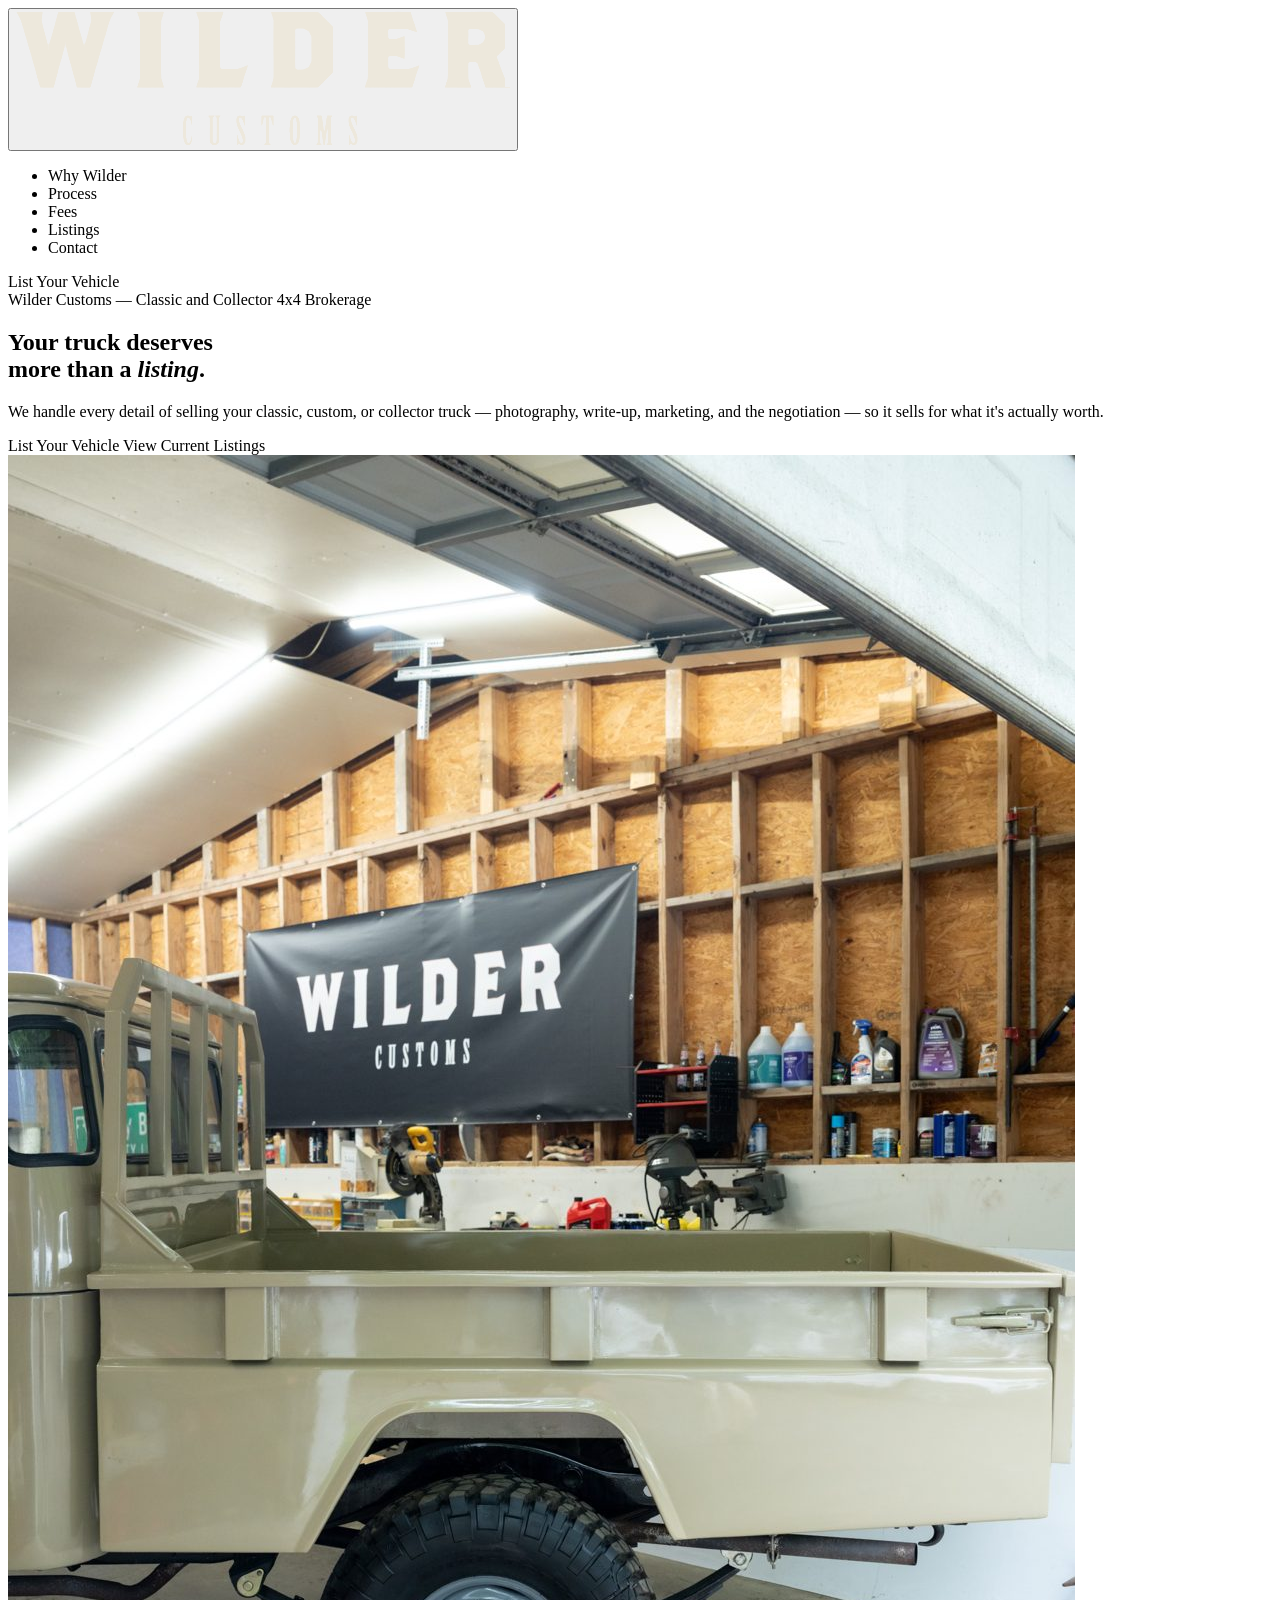
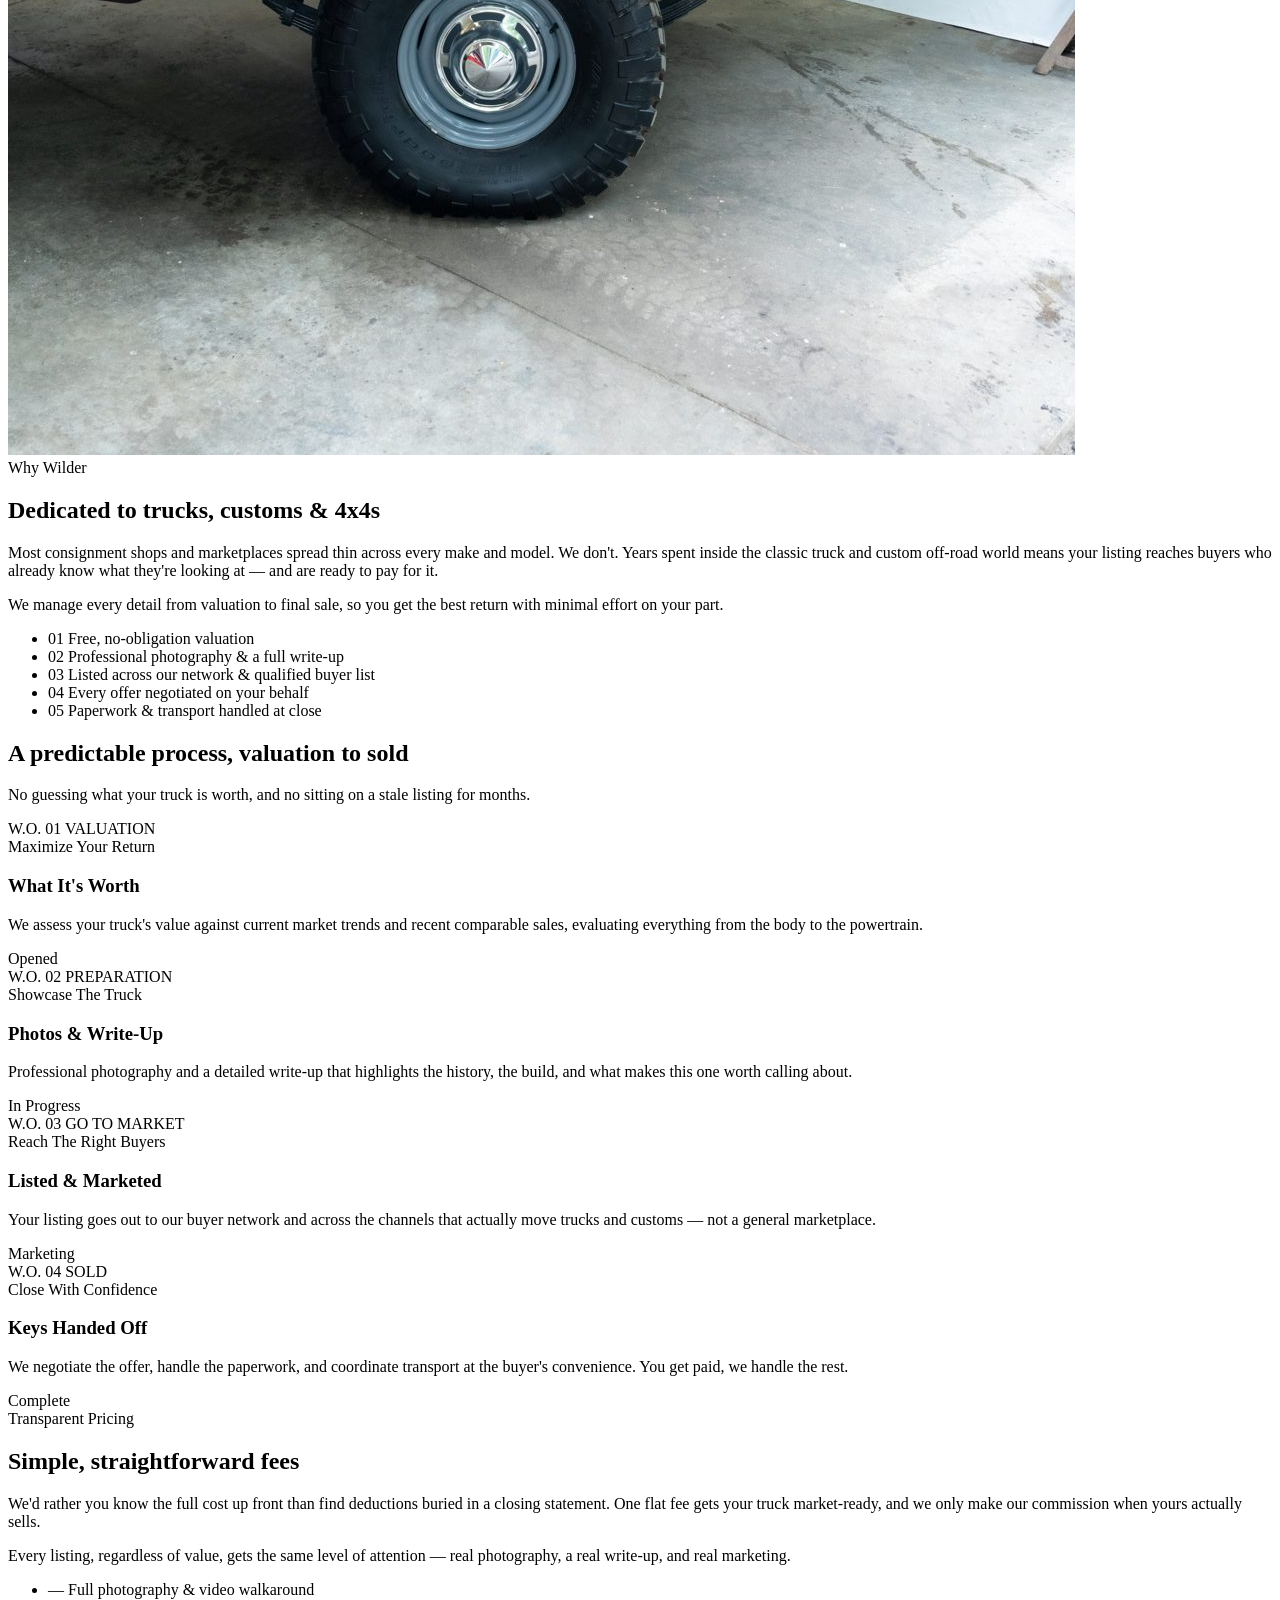
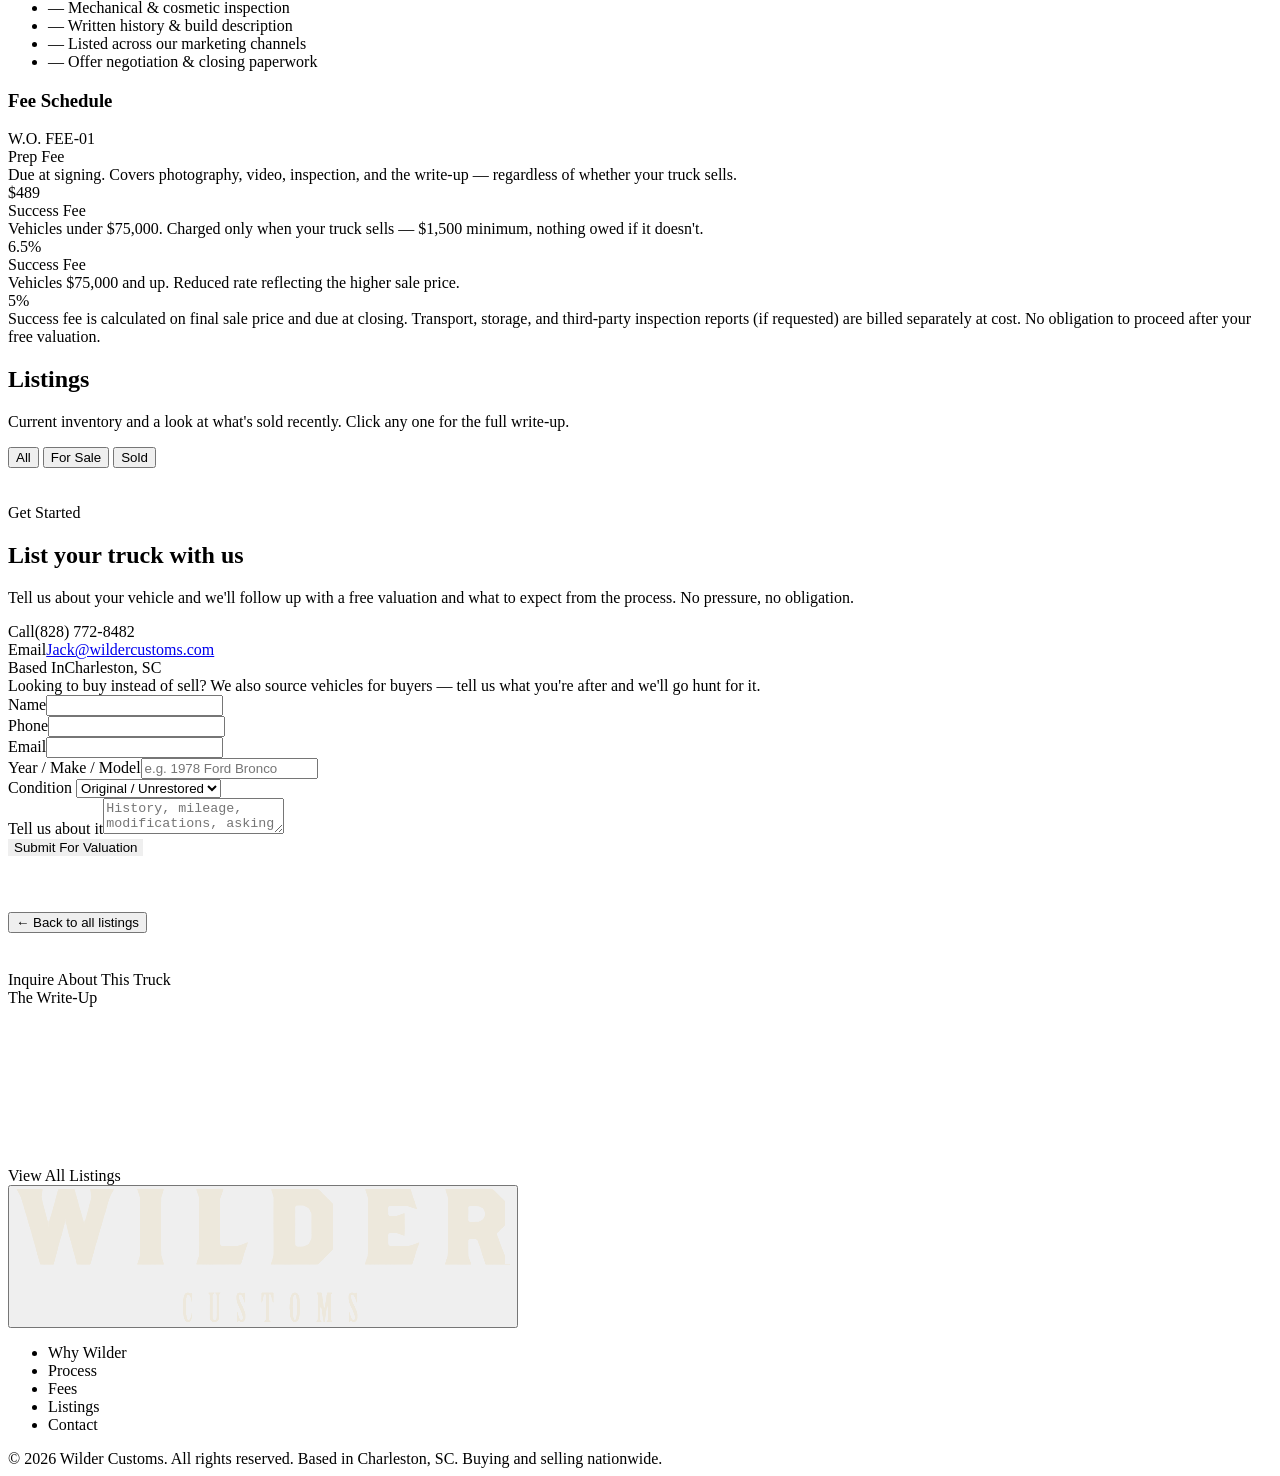
==== index.html @ 188adcf8 "Add files via upload" ====
<!DOCTYPE html>
<html lang="en">
<head>
<meta charset="UTF-8">
<meta name="viewport" content="width=device-width, initial-scale=1.0">
<title>Wilder Customs — Sell Your Truck</title>
<link rel="preconnect" href="https://fonts.googleapis.com">
<link rel="preconnect" href="https://fonts.gstatic.com" crossorigin>
<link href="https://fonts.googleapis.com/css2?family=Fraunces:opsz,wght@9..144,400;9..144,500;9..144,600;9..144,700&family=Archivo:wght@400;500;600&family=Work+Sans:wght@400;500;600&display=swap" rel="stylesheet">
<link rel="stylesheet" href="css/style.css">
</head>
<body>

<header>
  <nav class="wrap">
    <button class="logo" onclick="showHome()"><img src="[data-uri]" alt="Wilder Customs"></button>
    <ul class="navlinks">
      <li><a onclick="goHash('#dedicated')">Why Wilder</a></li>
      <li><a onclick="goHash('#process')">Process</a></li>
      <li><a onclick="goHash('#fees')">Fees</a></li>
      <li><a onclick="goHash('#listings')">Listings</a></li>
      <li><a onclick="goHash('#contact')">Contact</a></li>
    </ul>
    <a class="nav-cta" onclick="goHash('#contact')">List Your Vehicle</a>
  </nav>
</header>

<div id="home-view">

<section class="hero">
  <div class="hero-inner">
    <div class="eyebrow">Wilder Customs — Classic and Collector 4x4 Brokerage</div>
    <h1>Your truck deserves<br>more than a <em>listing</em>.</h1>
    <p class="hero-sub">We handle every detail of selling your classic, custom, or collector truck — photography, write-up, marketing, and the negotiation — so it sells for what it's actually worth.</p>
    <div class="hero-actions">
      <a class="btn-primary" onclick="goHash('#contact')">List Your Vehicle</a>
      <a class="btn-ghost" onclick="goHash('#listings')">View Current Listings</a>
    </div>
  </div>
</section>

<section class="dedicated" id="dedicated">
  <div class="wrap dedicated-grid">
    <div class="dedicated-photo reveal">
        <img src="[data-uri]" alt="Wilder Customs shop with a truck bed in progress">
    </div>
    <div class="reveal">
      <div class="eyebrow">Why Wilder</div>
      <h2>Dedicated to trucks, customs &amp; 4x4s</h2>
      <p>Most consignment shops and marketplaces spread thin across every make and model. We don't. Years spent inside the classic truck and custom off-road world means your listing reaches buyers who already know what they're looking at — and are ready to pay for it.</p>
      <p>We manage every detail from valuation to final sale, so you get the best return with minimal effort on your part.</p>
      <ul class="dedicated-list">
        <li><span>01</span> Free, no-obligation valuation</li>
        <li><span>02</span> Professional photography &amp; a full write-up</li>
        <li><span>03</span> Listed across our network &amp; qualified buyer list</li>
        <li><span>04</span> Every offer negotiated on your behalf</li>
        <li><span>05</span> Paperwork &amp; transport handled at close</li>
      </ul>
    </div>
  </div>
</section>

<section id="process">
  <div class="wrap">
    <div class="section-head reveal">
      <h2>A predictable process, valuation to sold</h2>
      <p>No guessing what your truck is worth, and no sitting on a stale listing for months.</p>
    </div>
  </div>
  <div class="wrap">
    <div class="process-grid reveal">
      <div class="ticket">
        <div class="ticket-no">W.O. 01 <span>VALUATION</span></div>
        <div class="ticket-tag">Maximize Your Return</div>
        <h3>What It's Worth</h3>
        <p>We assess your truck's value against current market trends and recent comparable sales, evaluating everything from the body to the powertrain.</p>
        <div class="ticket-stamp">Opened</div>
      </div>
      <div class="ticket">
        <div class="ticket-no">W.O. 02 <span>PREPARATION</span></div>
        <div class="ticket-tag">Showcase The Truck</div>
        <h3>Photos &amp; Write-Up</h3>
        <p>Professional photography and a detailed write-up that highlights the history, the build, and what makes this one worth calling about.</p>
        <div class="ticket-stamp">In Progress</div>
      </div>
      <div class="ticket">
        <div class="ticket-no">W.O. 03 <span>GO TO MARKET</span></div>
        <div class="ticket-tag">Reach The Right Buyers</div>
        <h3>Listed &amp; Marketed</h3>
        <p>Your listing goes out to our buyer network and across the channels that actually move trucks and customs — not a general marketplace.</p>
        <div class="ticket-stamp">Marketing</div>
      </div>
      <div class="ticket">
        <div class="ticket-no">W.O. 04 <span>SOLD</span></div>
        <div class="ticket-tag">Close With Confidence</div>
        <h3>Keys Handed Off</h3>
        <p>We negotiate the offer, handle the paperwork, and coordinate transport at the buyer's convenience. You get paid, we handle the rest.</p>
        <div class="ticket-stamp">Complete</div>
      </div>
    </div>
  </div>
</section>

<section class="fees" id="fees">
  <div class="wrap fees-grid">
    <div class="fees-copy reveal">
      <div class="eyebrow">Transparent Pricing</div>
      <h2>Simple, straightforward fees</h2>
      <p>We'd rather you know the full cost up front than find deductions buried in a closing statement. One flat fee gets your truck market-ready, and we only make our commission when yours actually sells.</p>
      <p>Every listing, regardless of value, gets the same level of attention — real photography, a real write-up, and real marketing.</p>
      <ul class="fees-list">
        <li><span>—</span> Full photography &amp; video walkaround</li>
        <li><span>—</span> Mechanical &amp; cosmetic inspection</li>
        <li><span>—</span> Written history &amp; build description</li>
        <li><span>—</span> Listed across our marketing channels</li>
        <li><span>—</span> Offer negotiation &amp; closing paperwork</li>
      </ul>
    </div>
    <div class="receipt reveal">
      <div class="receipt-head">
        <div>
          <h3>Fee Schedule</h3>
        </div>
        <div class="receipt-no">W.O. FEE-01</div>
      </div>
      <div class="receipt-line">
        <div>
          <div class="receipt-line-label">Prep Fee</div>
          <div class="receipt-line-sub">Due at signing. Covers photography, video, inspection, and the write-up — regardless of whether your truck sells.</div>
        </div>
        <div class="receipt-line-amt">$489</div>
      </div>
      <div class="receipt-line">
        <div>
          <div class="receipt-line-label">Success Fee</div>
          <div class="receipt-line-sub">Vehicles under $75,000. Charged only when your truck sells — $1,500 minimum, nothing owed if it doesn't.</div>
        </div>
        <div class="receipt-line-amt">6.5%</div>
      </div>
      <div class="receipt-line">
        <div>
          <div class="receipt-line-label">Success Fee</div>
          <div class="receipt-line-sub">Vehicles $75,000 and up. Reduced rate reflecting the higher sale price.</div>
        </div>
        <div class="receipt-line-amt">5%</div>
      </div>
      <div class="receipt-note">Success fee is calculated on final sale price and due at closing. Transport, storage, and third-party inspection reports (if requested) are billed separately at cost. No obligation to proceed after your free valuation.</div>
    </div>
  </div>
</section>

<section id="listings">
  <div class="wrap">
    <div class="section-head reveal">
      <h2>Listings</h2>
      <p>Current inventory and a look at what's sold recently. Click any one for the full write-up.</p>
    </div>
    <div class="filter-row reveal" style="margin-bottom:36px;">
      <button class="filter-btn active" data-filter="all" onclick="filterListings('all', this)">All</button>
      <button class="filter-btn" data-filter="forsale" onclick="filterListings('forsale', this)">For Sale</button>
      <button class="filter-btn" data-filter="sold" onclick="filterListings('sold', this)">Sold</button>
    </div>
    <div class="gallery-grid reveal" id="gallery-grid"></div>
  </div>
</section>

<section class="contact" id="contact">
  <div class="wrap contact-grid">
    <div class="reveal">
      <div class="eyebrow" style="color:var(--rust);">Get Started</div>
      <h2>List your truck with us</h2>
      <p class="contact-copy">Tell us about your vehicle and we'll follow up with a free valuation and what to expect from the process. No pressure, no obligation.</p>
      <div class="contact-detail">
        <div><span>Call</span>(828) 772-8482</div>
        <div><span>Email</span><a href="mailto:Jack@wildercustoms.com" style="text-decoration:underline;">Jack@wildercustoms.com</a></div>
        <div><span>Based In</span>Charleston, SC</div>
      </div>
      <div class="buy-note">Looking to buy instead of sell? We also source vehicles for buyers — <a onclick="goHash('#contact')">tell us what you're after</a> and we'll go hunt for it.</div>
    </div>
    <form onsubmit="event.preventDefault(); this.querySelector('.submit-row').innerHTML='<p style=\'font-family:Work Sans, sans-serif; font-size:13px; color:#565C45;\'>Got it — we will follow up with a valuation within one business day.</p>';">
      <div class="field-row">
        <div><label for="name">Name</label><input id="name" type="text" required></div>
        <div><label for="phone">Phone</label><input id="phone" type="tel"></div>
      </div>
      <div><label for="email">Email</label><input id="email" type="email" required></div>
      <div class="field-row">
        <div><label for="ymm">Year / Make / Model</label><input id="ymm" type="text" placeholder="e.g. 1978 Ford Bronco"></div>
        <div>
          <label for="condition">Condition</label>
          <select id="condition">
            <option>Original / Unrestored</option>
            <option>Restored</option>
            <option>Custom Build</option>
            <option>Project</option>
          </select>
        </div>
      </div>
      <div><label for="details">Tell us about it</label><textarea id="details" placeholder="History, mileage, modifications, asking price expectations..."></textarea></div>
      <div class="submit-row">
        <button type="submit" class="btn-primary" style="border:1px solid var(--rust-bright);">Submit For Valuation</button>
      </div>
    </form>
  </div>
</section>

</div>

<div id="detail-view">
  <div class="wrap" style="padding-top:56px;">
    <button class="detail-back" onclick="showHome('#listings')">&larr; Back to all listings</button>
    <div class="detail-top">
      <div>
        <div class="detail-hero-photo"><img id="detail-main-photo" src="" alt=""></div>
        <div class="detail-thumbs" id="detail-thumbs"></div>
      </div>
      <div>
        <span class="detail-status-badge" id="detail-status"></span>
        <h2 id="detail-title"></h2>
        <div class="detail-price" id="detail-price"></div>
        <ul class="spec-sheet" id="detail-specs"></ul>
        <div class="detail-cta">
          <a class="btn-primary" onclick="showHome('#contact')">Inquire About This Truck</a>
        </div>
      </div>
    </div>
    <div class="detail-writeup">
      <div class="eyebrow">The Write-Up</div>
      <div id="detail-story"></div>
    </div>
  </div>
  <section style="padding-top:100px;">
    <div class="wrap" style="border-top:1px solid var(--line); padding-top:60px;">
      <a class="btn-ghost" onclick="showHome('#listings')">View All Listings</a>
    </div>
  </section>
</div>

<footer>
  <div class="wrap">
    <div class="footer-grid">
      <button class="logo" onclick="showHome()"><img src="[data-uri]" alt="Wilder Customs"></button>
      <ul class="footer-links">
        <li><a onclick="goHash('#dedicated')">Why Wilder</a></li>
        <li><a onclick="goHash('#process')">Process</a></li>
        <li><a onclick="goHash('#fees')">Fees</a></li>
        <li><a onclick="goHash('#listings')">Listings</a></li>
        <li><a onclick="goHash('#contact')">Contact</a></li>
      </ul>
    </div>
    <div class="footer-bottom">
      <span>© 2026 Wilder Customs. All rights reserved.</span>
      <span>Based in Charleston, SC. Buying and selling nationwide.</span>
    </div>
  </div>
</footer>

<script src="js/main.js"></script>
</body>
</html>
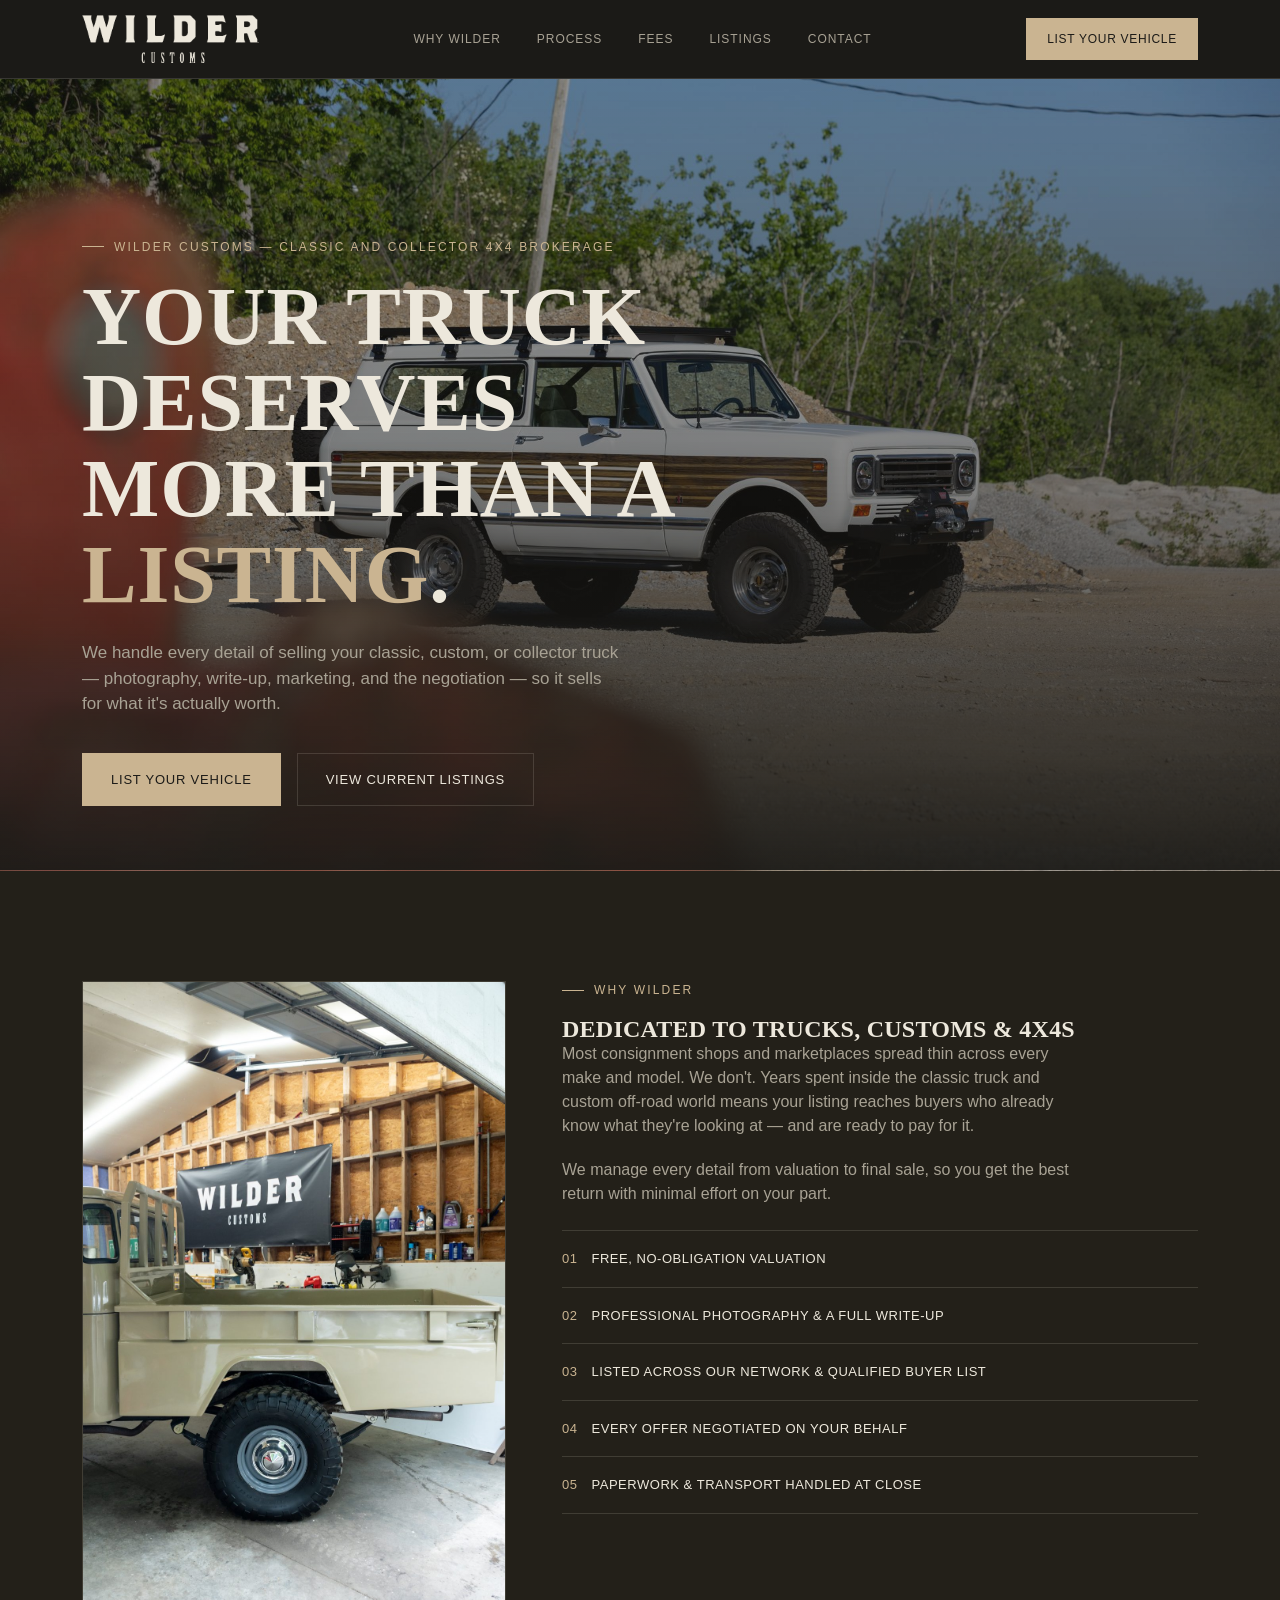
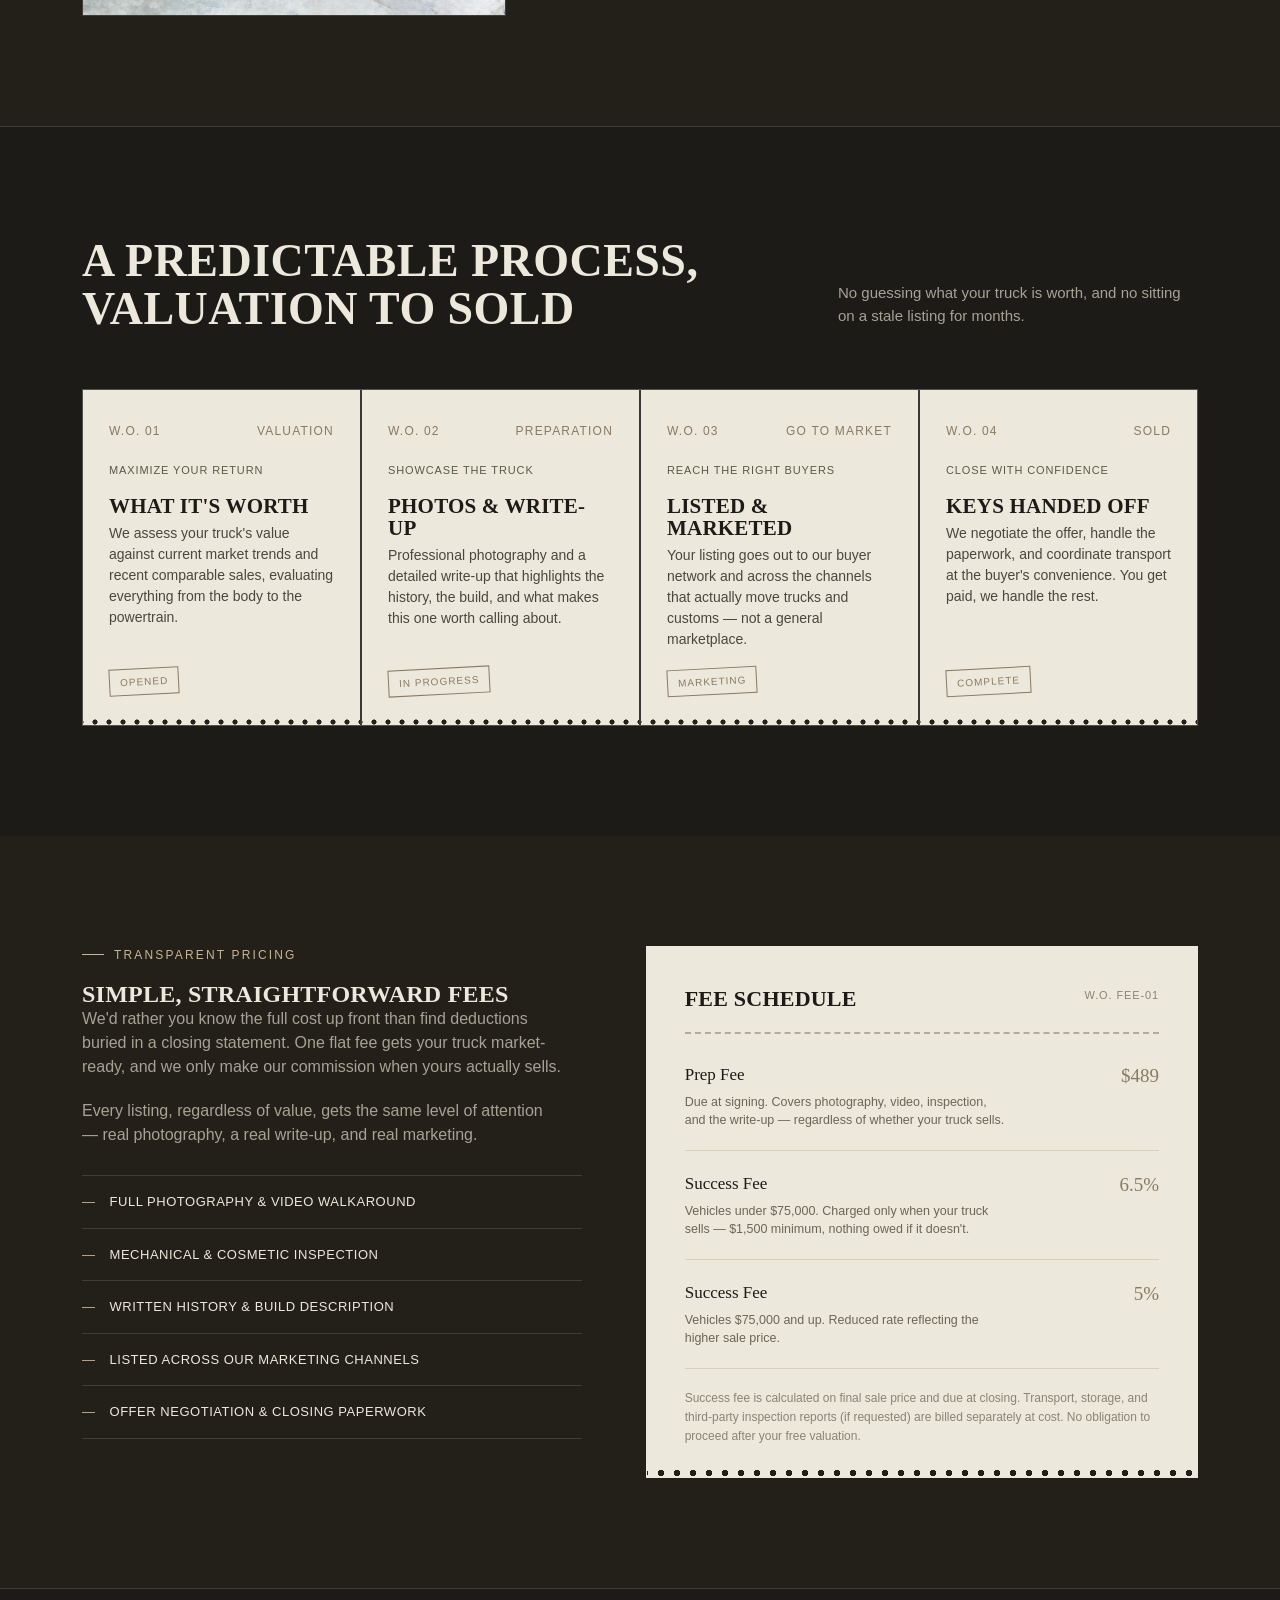
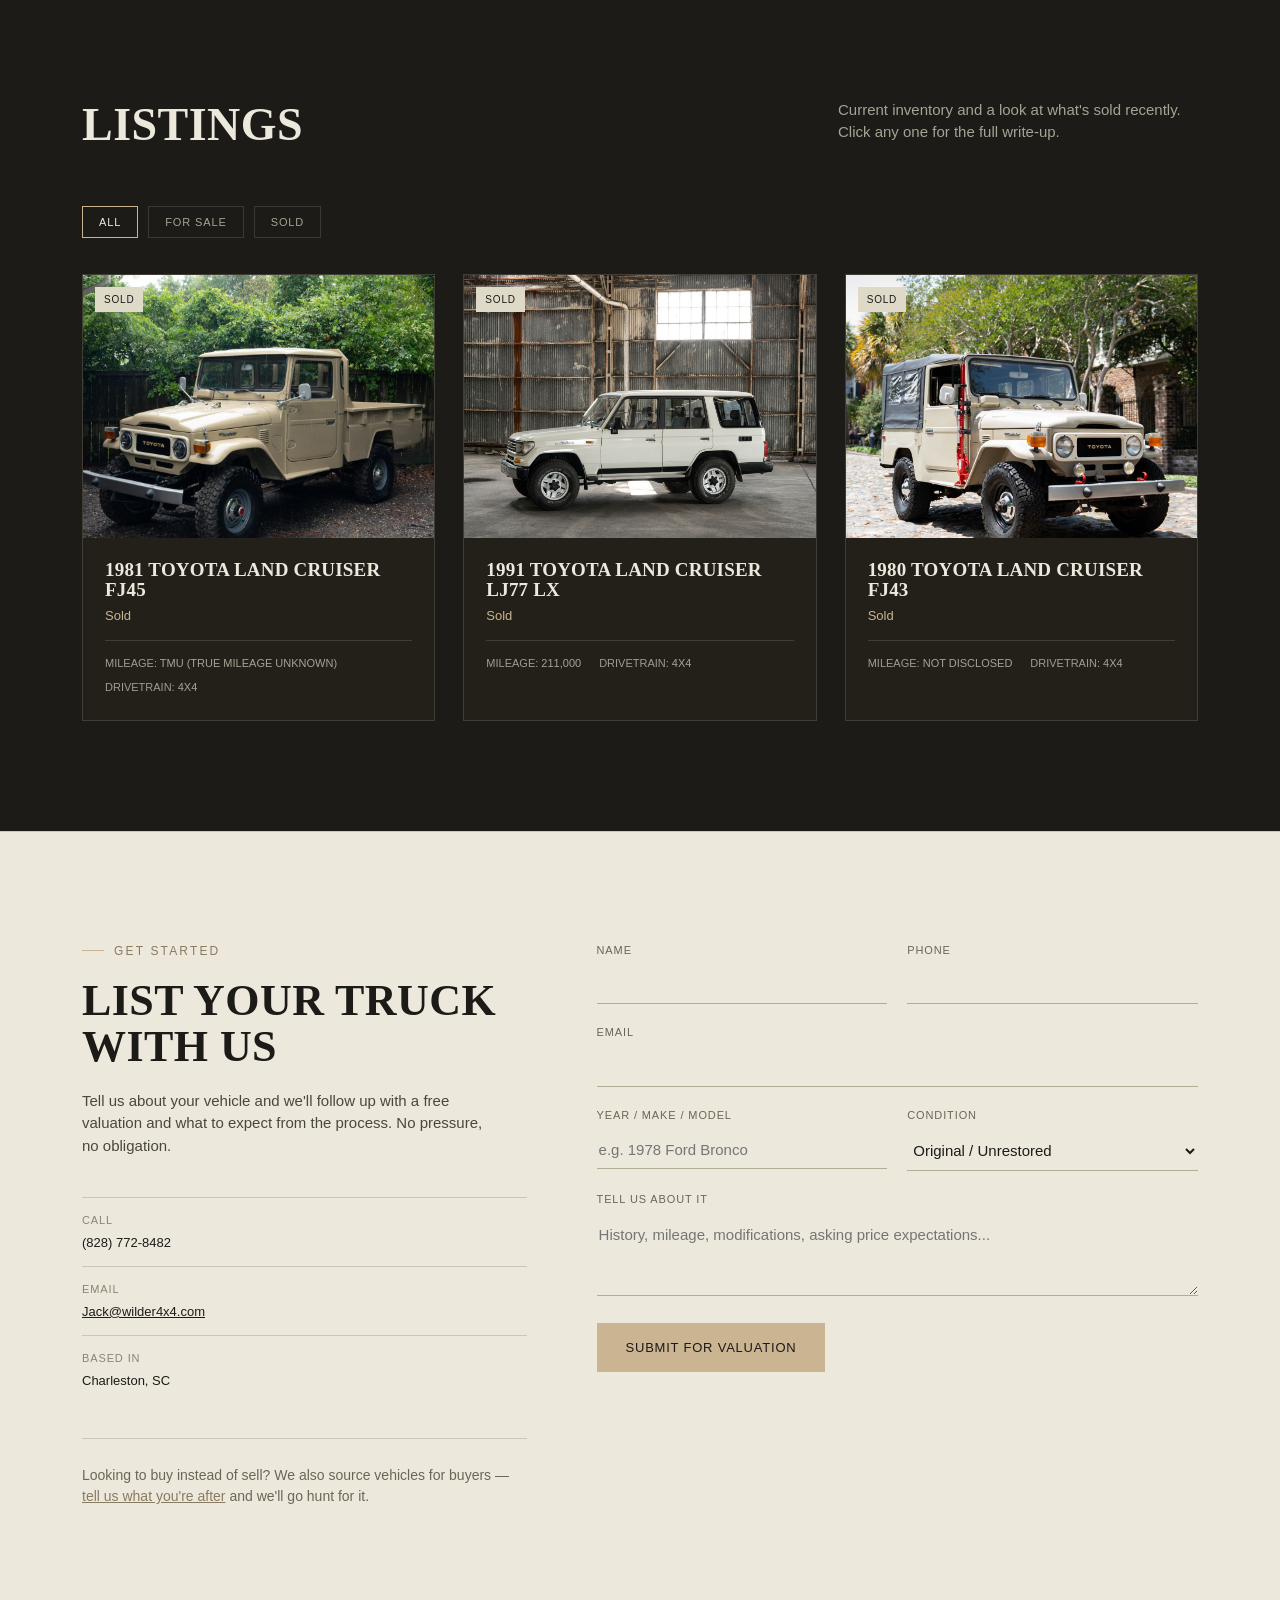
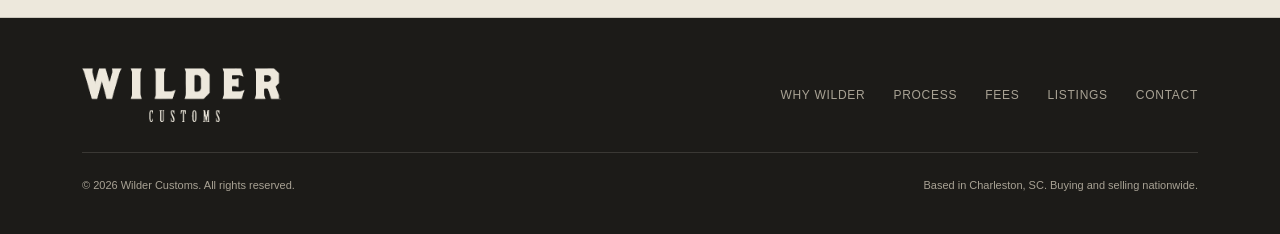
==== commit 67319df6: "Wire the contact form to Formspree The form previously just faked a success message with no data goi" ====
--- a/index.html
+++ b/index.html
@@ -172,22 +172,22 @@
       <p class="contact-copy">Tell us about your vehicle and we'll follow up with a free valuation and what to expect from the process. No pressure, no obligation.</p>
       <div class="contact-detail">
         <div><span>Call</span>(828) 772-8482</div>
-        <div><span>Email</span><a href="mailto:Jack@wildercustoms.com" style="text-decoration:underline;">Jack@wildercustoms.com</a></div>
+        <div><span>Email</span><a href="mailto:Jack@wilder4x4.com" style="text-decoration:underline;">Jack@wilder4x4.com</a></div>
         <div><span>Based In</span>Charleston, SC</div>
       </div>
       <div class="buy-note">Looking to buy instead of sell? We also source vehicles for buyers — <a onclick="goHash('#contact')">tell us what you're after</a> and we'll go hunt for it.</div>
     </div>
-    <form onsubmit="event.preventDefault(); this.querySelector('.submit-row').innerHTML='<p style=\'font-family:Work Sans, sans-serif; font-size:13px; color:#565C45;\'>Got it — we will follow up with a valuation within one business day.</p>';">
+    <form id="contact-form" action="https://formspree.io/f/xyeglbbv" method="POST" onsubmit="return handleContactSubmit(event, this);">
       <div class="field-row">
-        <div><label for="name">Name</label><input id="name" type="text" required></div>
-        <div><label for="phone">Phone</label><input id="phone" type="tel"></div>
-      </div>
-      <div><label for="email">Email</label><input id="email" type="email" required></div>
+        <div><label for="name">Name</label><input id="name" name="name" type="text" required></div>
+        <div><label for="phone">Phone</label><input id="phone" name="phone" type="tel"></div>
+      </div>
+      <div><label for="email">Email</label><input id="email" name="email" type="email" required></div>
       <div class="field-row">
-        <div><label for="ymm">Year / Make / Model</label><input id="ymm" type="text" placeholder="e.g. 1978 Ford Bronco"></div>
+        <div><label for="ymm">Year / Make / Model</label><input id="ymm" name="year_make_model" type="text" placeholder="e.g. 1978 Ford Bronco"></div>
         <div>
           <label for="condition">Condition</label>
-          <select id="condition">
+          <select id="condition" name="condition">
             <option>Original / Unrestored</option>
             <option>Restored</option>
             <option>Custom Build</option>
@@ -195,7 +195,7 @@
           </select>
         </div>
       </div>
-      <div><label for="details">Tell us about it</label><textarea id="details" placeholder="History, mileage, modifications, asking price expectations..."></textarea></div>
+      <div><label for="details">Tell us about it</label><textarea id="details" name="message" placeholder="History, mileage, modifications, asking price expectations..."></textarea></div>
       <div class="submit-row">
         <button type="submit" class="btn-primary" style="border:1px solid var(--rust-bright);">Submit For Valuation</button>
       </div>
--- a/css/style.css
+++ b/css/style.css
@@ -0,0 +1,249 @@
+  :root{
+    --bg:#1c1b18;
+    --bg-alt:#232019;
+    --paper:#ede8dc;
+    --paper-dim:#dfd9c8;
+    --ink:#ede8dc;
+    --ink-dark:#1c1b18;
+    --ink-dim:#a8a294;
+    --rust:#897a62;
+    --rust-bright:#cab491;
+    --olive:#565c45;
+    --chrome:#9c9c92;
+    --line: rgba(237,232,220,0.14);
+    --line-dark: rgba(28,27,24,0.16);
+  }
+  *{box-sizing:border-box; margin:0; padding:0;}
+  html{scroll-behavior:smooth;}
+  body{
+    background:var(--bg);
+    color:var(--ink);
+    font-family:'Archivo', sans-serif;
+    line-height:1.5;
+    -webkit-font-smoothing:antialiased;
+  }
+  img{max-width:100%; display:block;}
+  a{color:inherit;}
+  h1,h2,h3,h4{
+    font-family:'Fraunces', serif;
+    text-transform:uppercase;
+    letter-spacing:0.01em;
+    font-weight:600;
+    line-height:1.05;
+  }
+  .mono{font-family:'Work Sans', sans-serif; letter-spacing:0.04em;}
+  .eyebrow{
+    font-family:'Work Sans', sans-serif;
+    font-size:12px;
+    letter-spacing:0.18em;
+    text-transform:uppercase;
+    color:var(--rust-bright);
+    display:flex; align-items:center; gap:10px;
+    margin-bottom:18px;
+  }
+  .eyebrow::before{content:""; width:22px; height:1px; background:var(--rust-bright); display:inline-block;}
+  .wrap{max-width:1180px; margin:0 auto; padding:0 32px;}
+  :focus-visible{outline:2px solid var(--rust-bright); outline-offset:3px;}
+  button{font-family:inherit;}
+  @media (prefers-reduced-motion: reduce){
+    *{animation:none !important; transition:none !important; scroll-behavior:auto !important;}
+  }
+
+  /* ===== NAV ===== */
+  header{
+    position:sticky; top:0; z-index:50;
+    background:rgba(28,27,24,0.92);
+    backdrop-filter:blur(6px);
+    border-bottom:1px solid var(--line);
+  }
+  nav.wrap{display:flex; align-items:center; justify-content:space-between; height:78px;}
+  .logo{
+    font-family:'Fraunces', serif; font-weight:700; font-size:20px; letter-spacing:0.03em;
+    text-decoration:none; display:flex; align-items:center; gap:10px; background:none; border:none; color:var(--ink); cursor:pointer;
+  }
+  .logo .mark{
+    width:30px; height:30px; border:1.5px solid var(--rust-bright);
+    display:flex; align-items:center; justify-content:center;
+    font-family:'Work Sans', sans-serif; font-size:11px; color:var(--rust-bright);
+  }
+  .logo img{ height:48px; width:auto; display:block; }
+  .footer-grid .logo img{ height:54px; }
+  .navlinks{display:flex; gap:36px; list-style:none; font-family:'Work Sans', sans-serif; font-size:12px; letter-spacing:0.08em; text-transform:uppercase;}
+  .navlinks a{text-decoration:none; color:var(--ink-dim); transition:color .2s; cursor:pointer;}
+  .navlinks a:hover{color:var(--paper);}
+  .nav-cta{
+    font-family:'Work Sans', sans-serif; font-size:12px; letter-spacing:0.06em; text-transform:uppercase;
+    color:var(--ink-dark); background:var(--rust-bright); padding:11px 20px; text-decoration:none;
+    border:1px solid var(--rust-bright); transition:background .2s, color .2s; cursor:pointer;
+  }
+  .nav-cta:hover{background:transparent; color:var(--paper);}
+  @media (max-width:860px){ .navlinks{display:none;} nav.wrap{height:66px;} }
+
+  /* ===== HERO ===== */
+  .hero{
+    position:relative; min-height:88vh; display:flex; align-items:flex-end;
+    background:
+      linear-gradient(180deg, rgba(28,27,24,0.35) 0%, rgba(28,27,24,0.55) 55%, rgba(28,27,24,0.96) 100%),
+      url('[data-uri]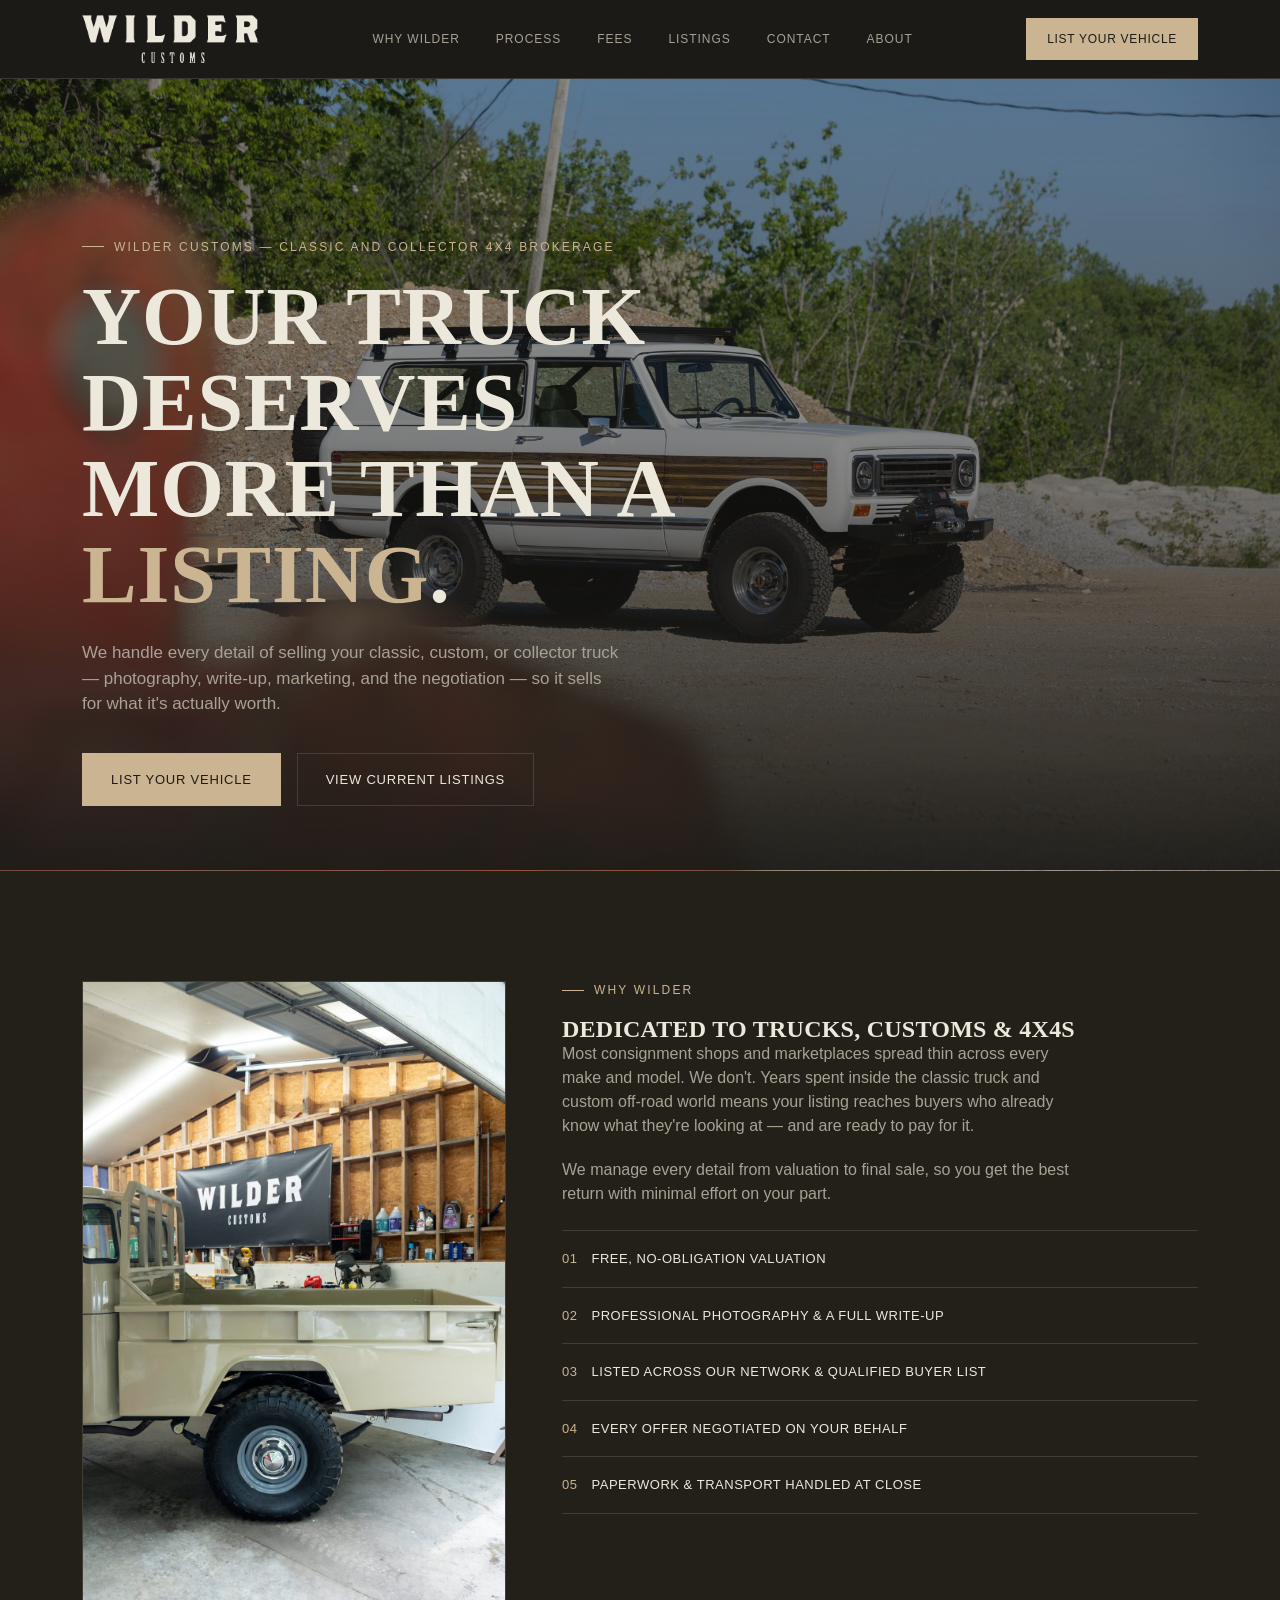
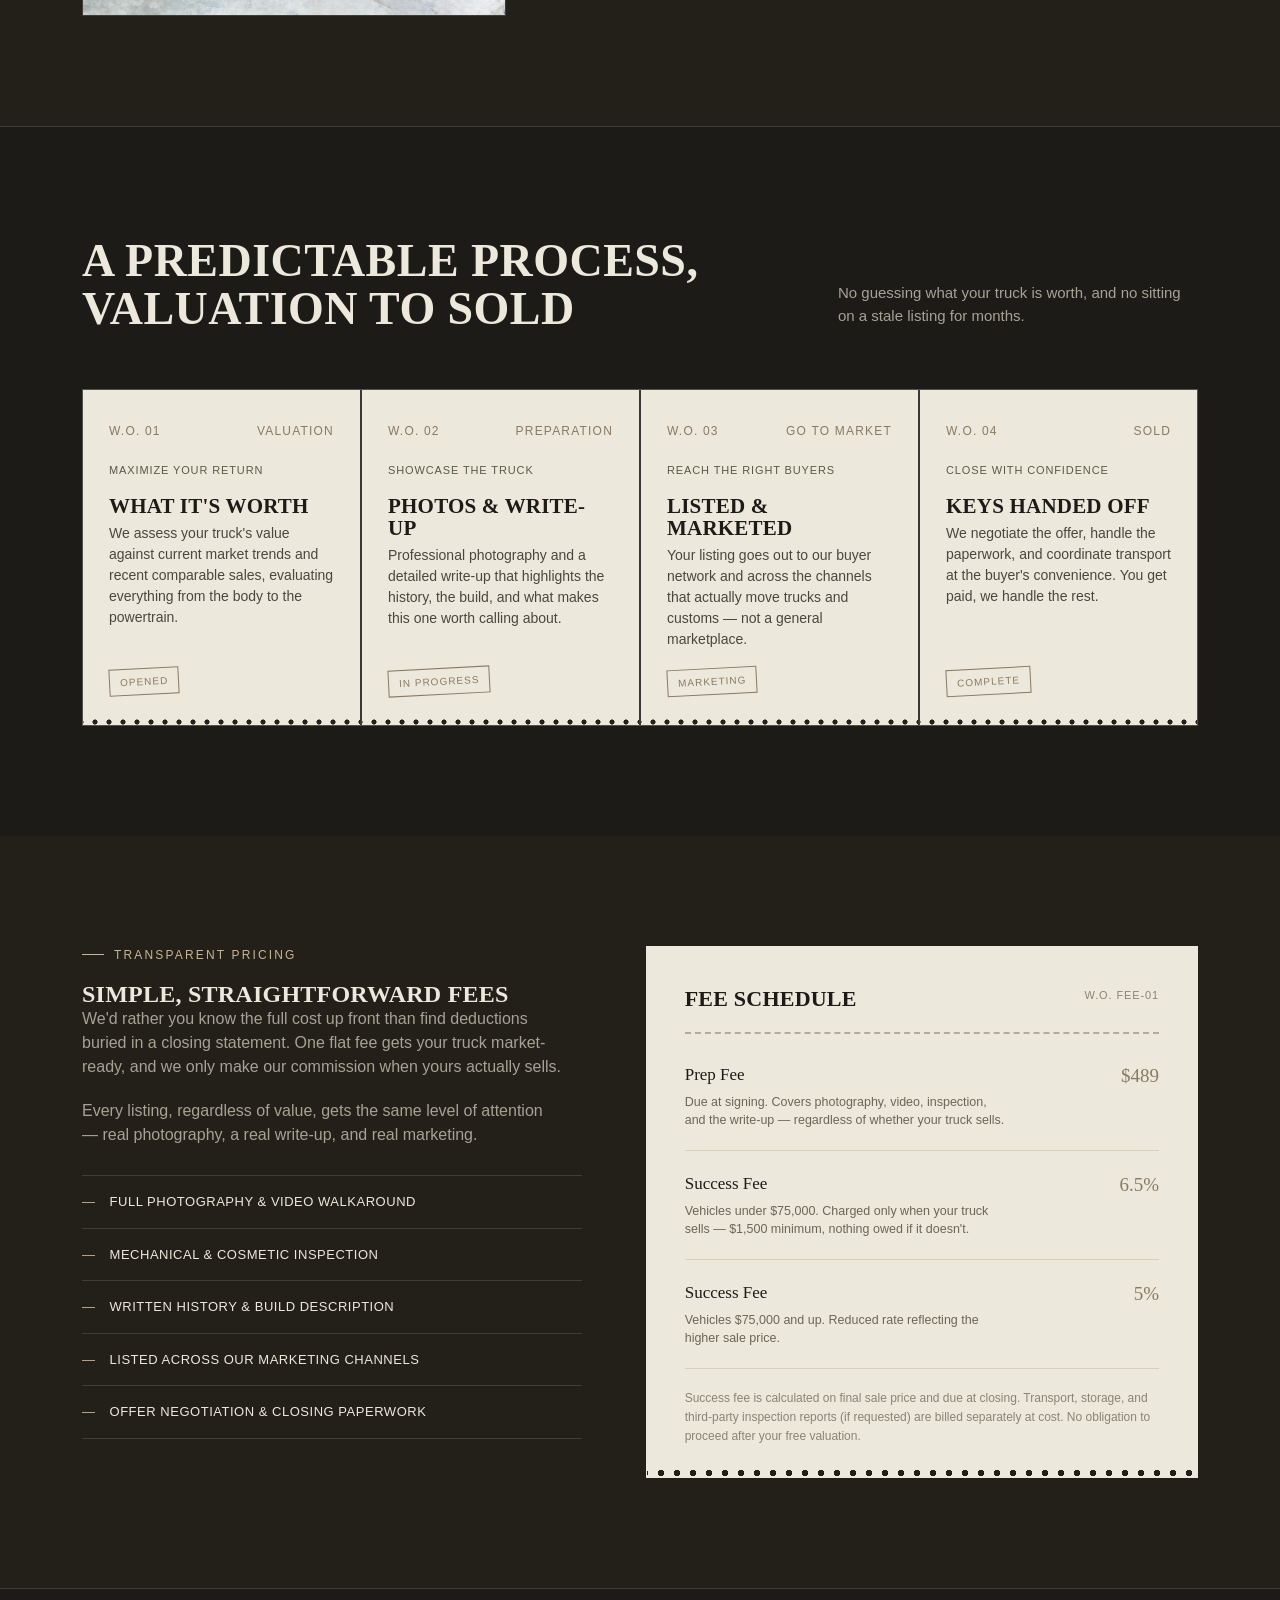
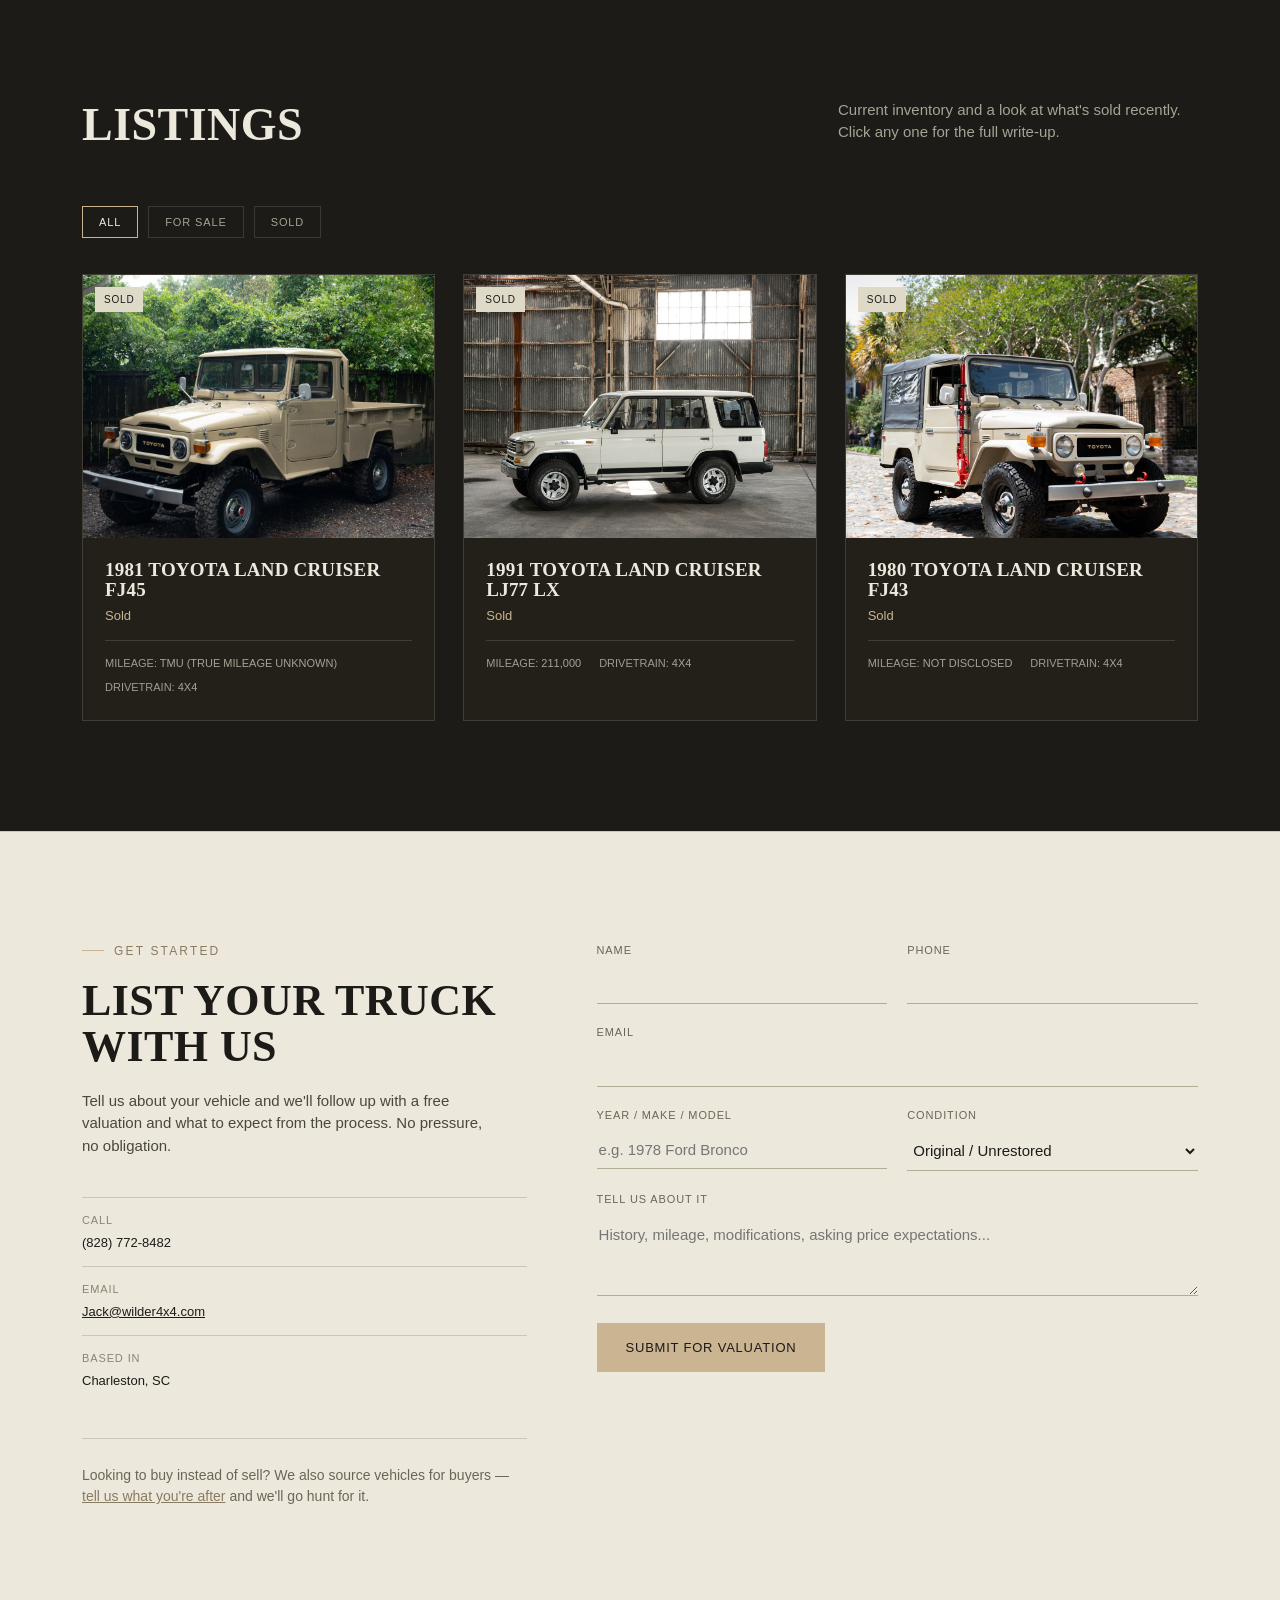
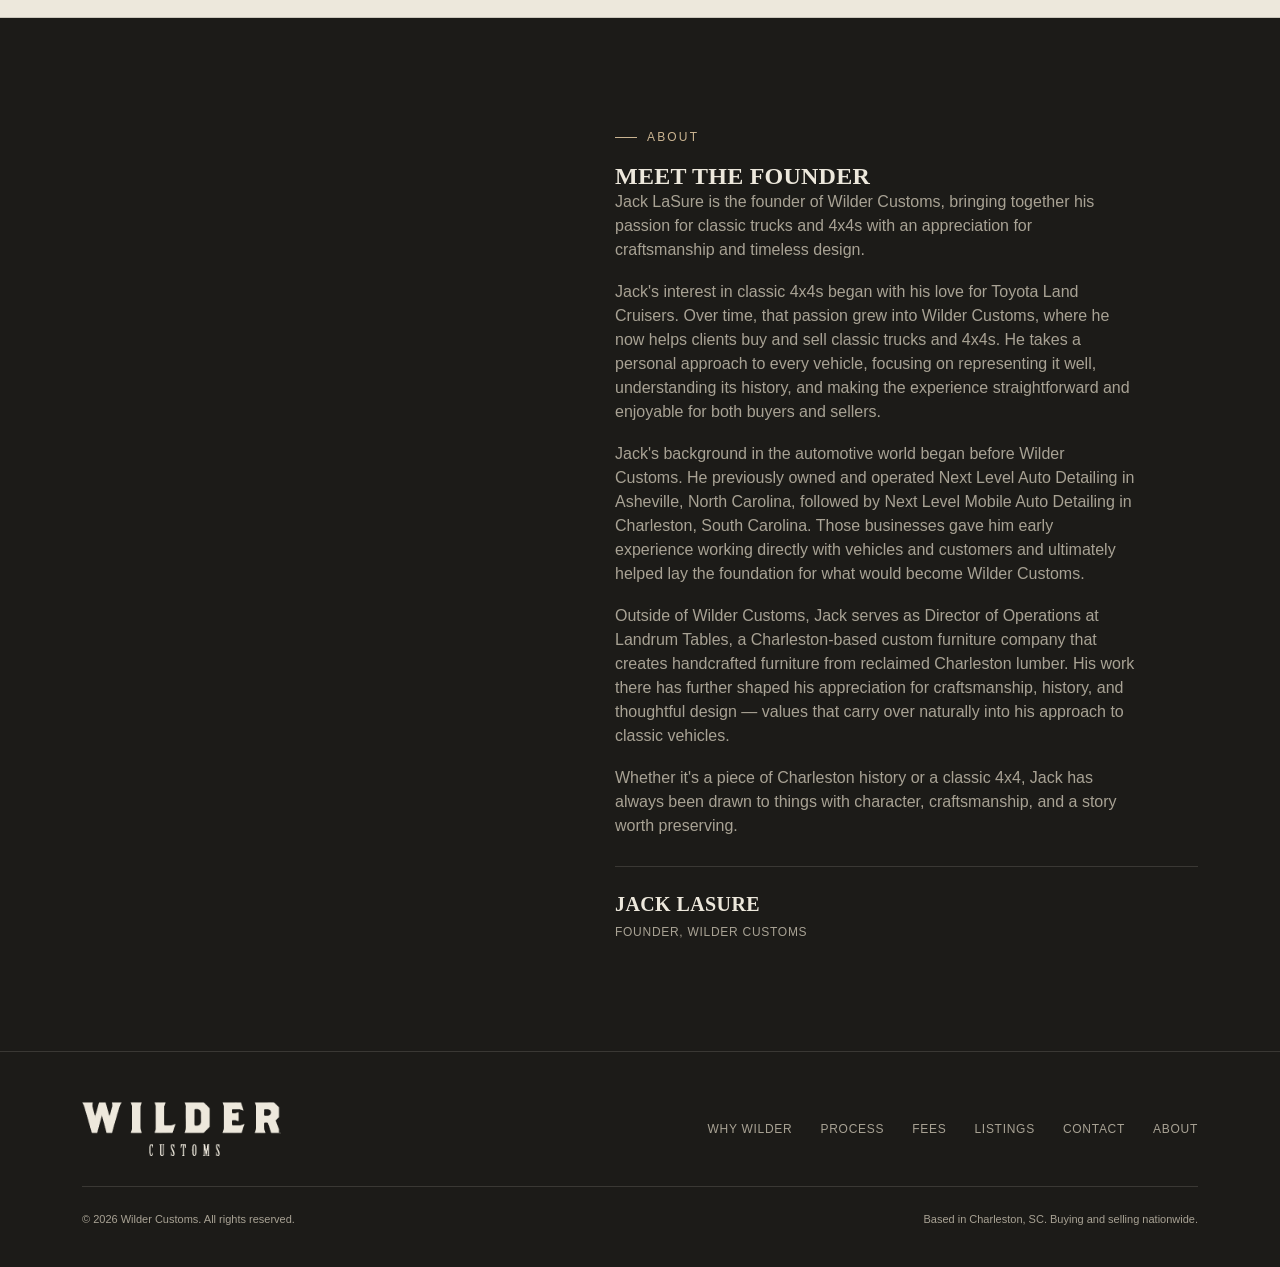
==== commit a7d44039: "Add About page with CMS-editable bio and photos Adds an About section (nav link after Contact, match" ====
--- a/index.html
+++ b/index.html
@@ -20,6 +20,7 @@
       <li><a onclick="goHash('#fees')">Fees</a></li>
       <li><a onclick="goHash('#listings')">Listings</a></li>
       <li><a onclick="goHash('#contact')">Contact</a></li>
+      <li><a onclick="goHash('#about')">About</a></li>
     </ul>
     <a class="nav-cta" onclick="goHash('#contact')">List Your Vehicle</a>
   </nav>
@@ -203,6 +204,24 @@
   </div>
 </section>
 
+<section class="about" id="about">
+  <div class="wrap about-grid">
+    <div class="about-photos reveal">
+      <div class="about-photo about-photo-main"><img id="about-photo-1" src="" alt=""></div>
+      <div class="about-photo about-photo-secondary"><img id="about-photo-2" src="" alt=""></div>
+    </div>
+    <div class="reveal">
+      <div class="eyebrow">About</div>
+      <h2>Meet The Founder</h2>
+      <div id="about-bio" class="about-bio"></div>
+      <div class="about-signature">
+        <div id="about-name" class="about-name"></div>
+        <div id="about-title" class="about-title"></div>
+      </div>
+    </div>
+  </div>
+</section>
+
 </div>
 
 <div id="detail-view">
@@ -245,6 +264,7 @@
         <li><a onclick="goHash('#fees')">Fees</a></li>
         <li><a onclick="goHash('#listings')">Listings</a></li>
         <li><a onclick="goHash('#contact')">Contact</a></li>
+        <li><a onclick="goHash('#about')">About</a></li>
       </ul>
     </div>
     <div class="footer-bottom">
--- a/css/style.css
+++ b/css/style.css
@@ -238,6 +238,19 @@
   textarea{resize:vertical; min-height:80px;}
   @media (max-width:860px){ .contact-grid{grid-template-columns:1fr;} .field-row{grid-template-columns:1fr;} .detail-top{grid-template-columns:1fr;} }
 
+  /* ===== ABOUT ===== */
+  .about{border-bottom:1px solid var(--line);}
+  .about-grid{display:grid; grid-template-columns:0.9fr 1.1fr; gap:56px; align-items:start;}
+  .about-photos{display:grid; grid-template-columns:1fr 1fr; gap:16px;}
+  .about-photo{border:1px solid var(--line); overflow:hidden; aspect-ratio:4/5; background:var(--bg-alt);}
+  .about-photo img{width:100%; height:100%; object-fit:cover; display:block;}
+  .about-photo-secondary{margin-top:44px;}
+  .about-bio p{color:var(--ink-dim); font-size:16px; margin-bottom:18px; max-width:520px;}
+  .about-signature{margin-top:28px; padding-top:22px; border-top:1px solid var(--line);}
+  .about-name{font-family:'Fraunces', serif; font-weight:600; font-size:20px; color:var(--paper); text-transform:uppercase; letter-spacing:0.02em;}
+  .about-title{font-family:'Work Sans', sans-serif; font-size:12px; color:var(--ink-dim); text-transform:uppercase; letter-spacing:0.06em; margin-top:4px;}
+  @media (max-width:860px){ .about-grid{grid-template-columns:1fr;} .about-photo-secondary{margin-top:16px;} }
+
   footer{padding:50px 0 40px;}
   .footer-grid{display:flex; justify-content:space-between; align-items:center; flex-wrap:wrap; gap:20px; padding-bottom:30px; border-bottom:1px solid var(--line);}
   .footer-links{display:flex; gap:28px; list-style:none; font-family:'Work Sans', sans-serif; font-size:12px; text-transform:uppercase; letter-spacing:0.06em; color:var(--ink-dim);}
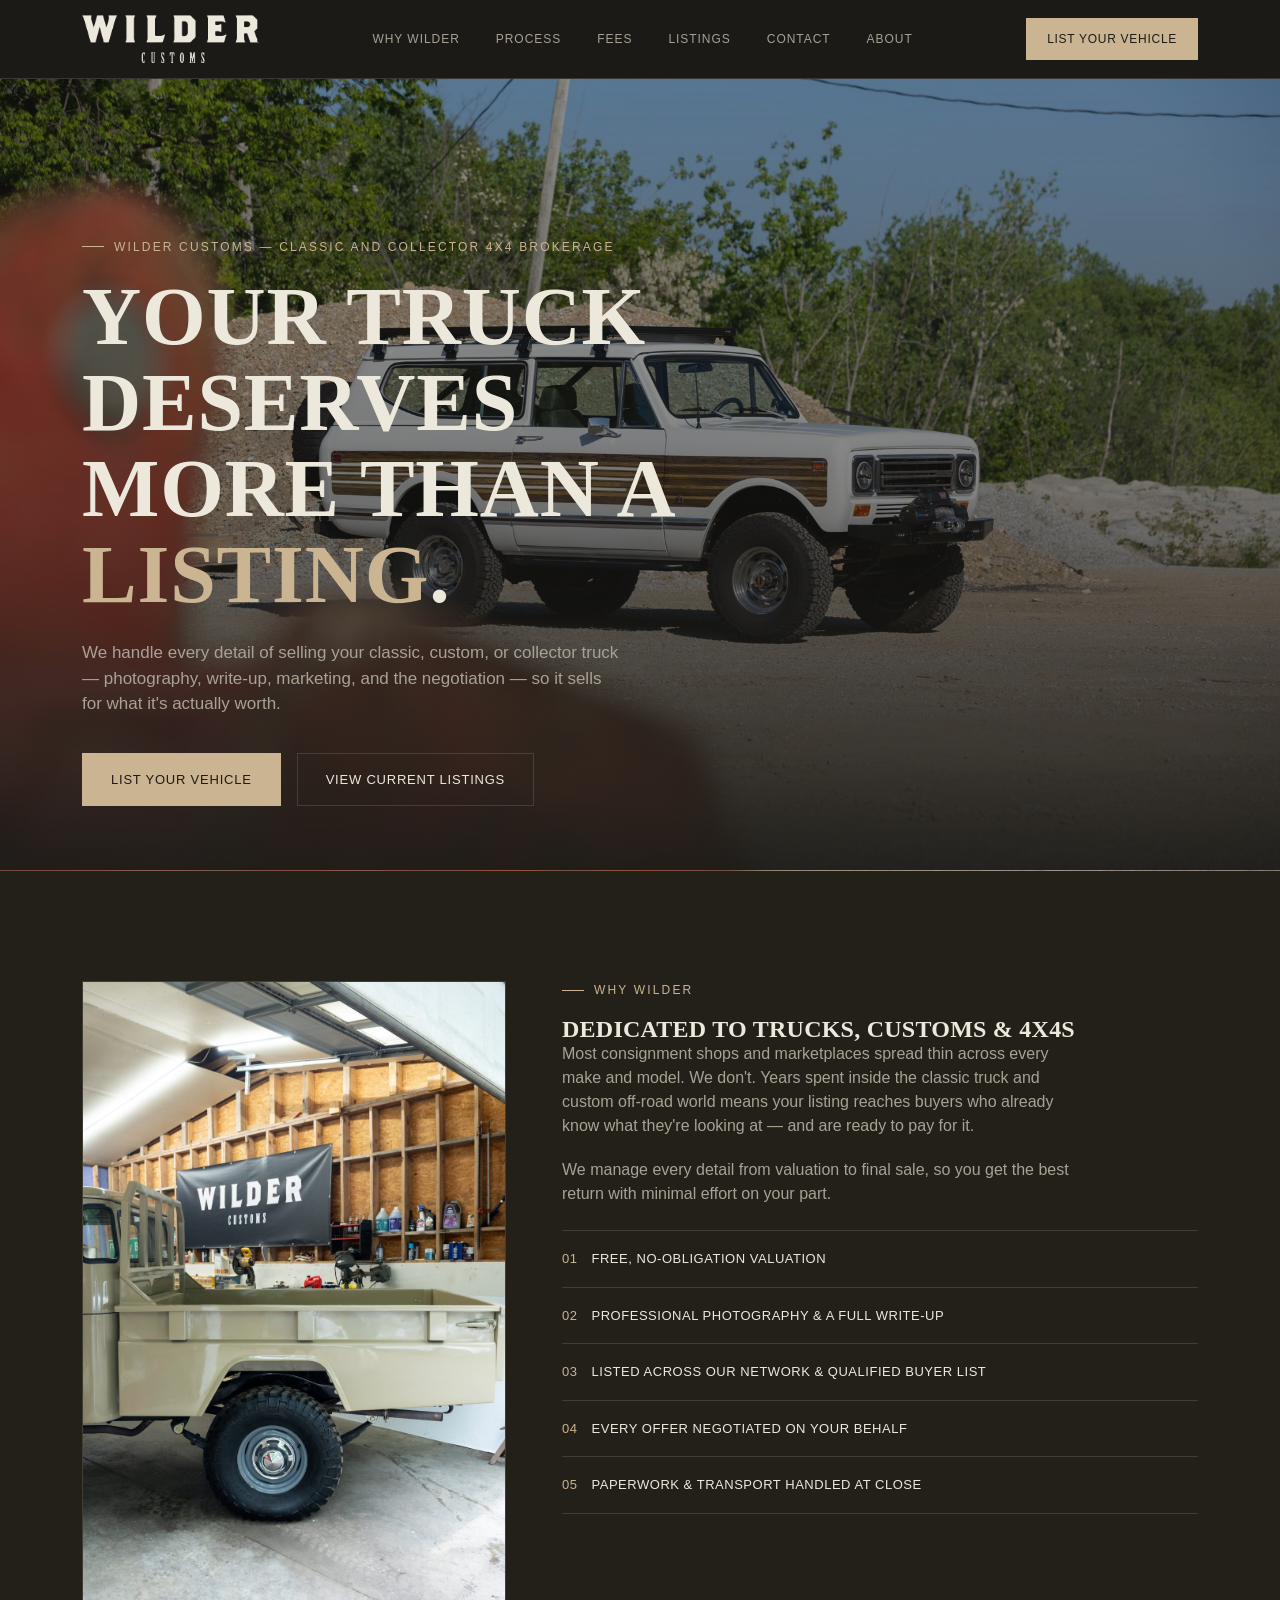
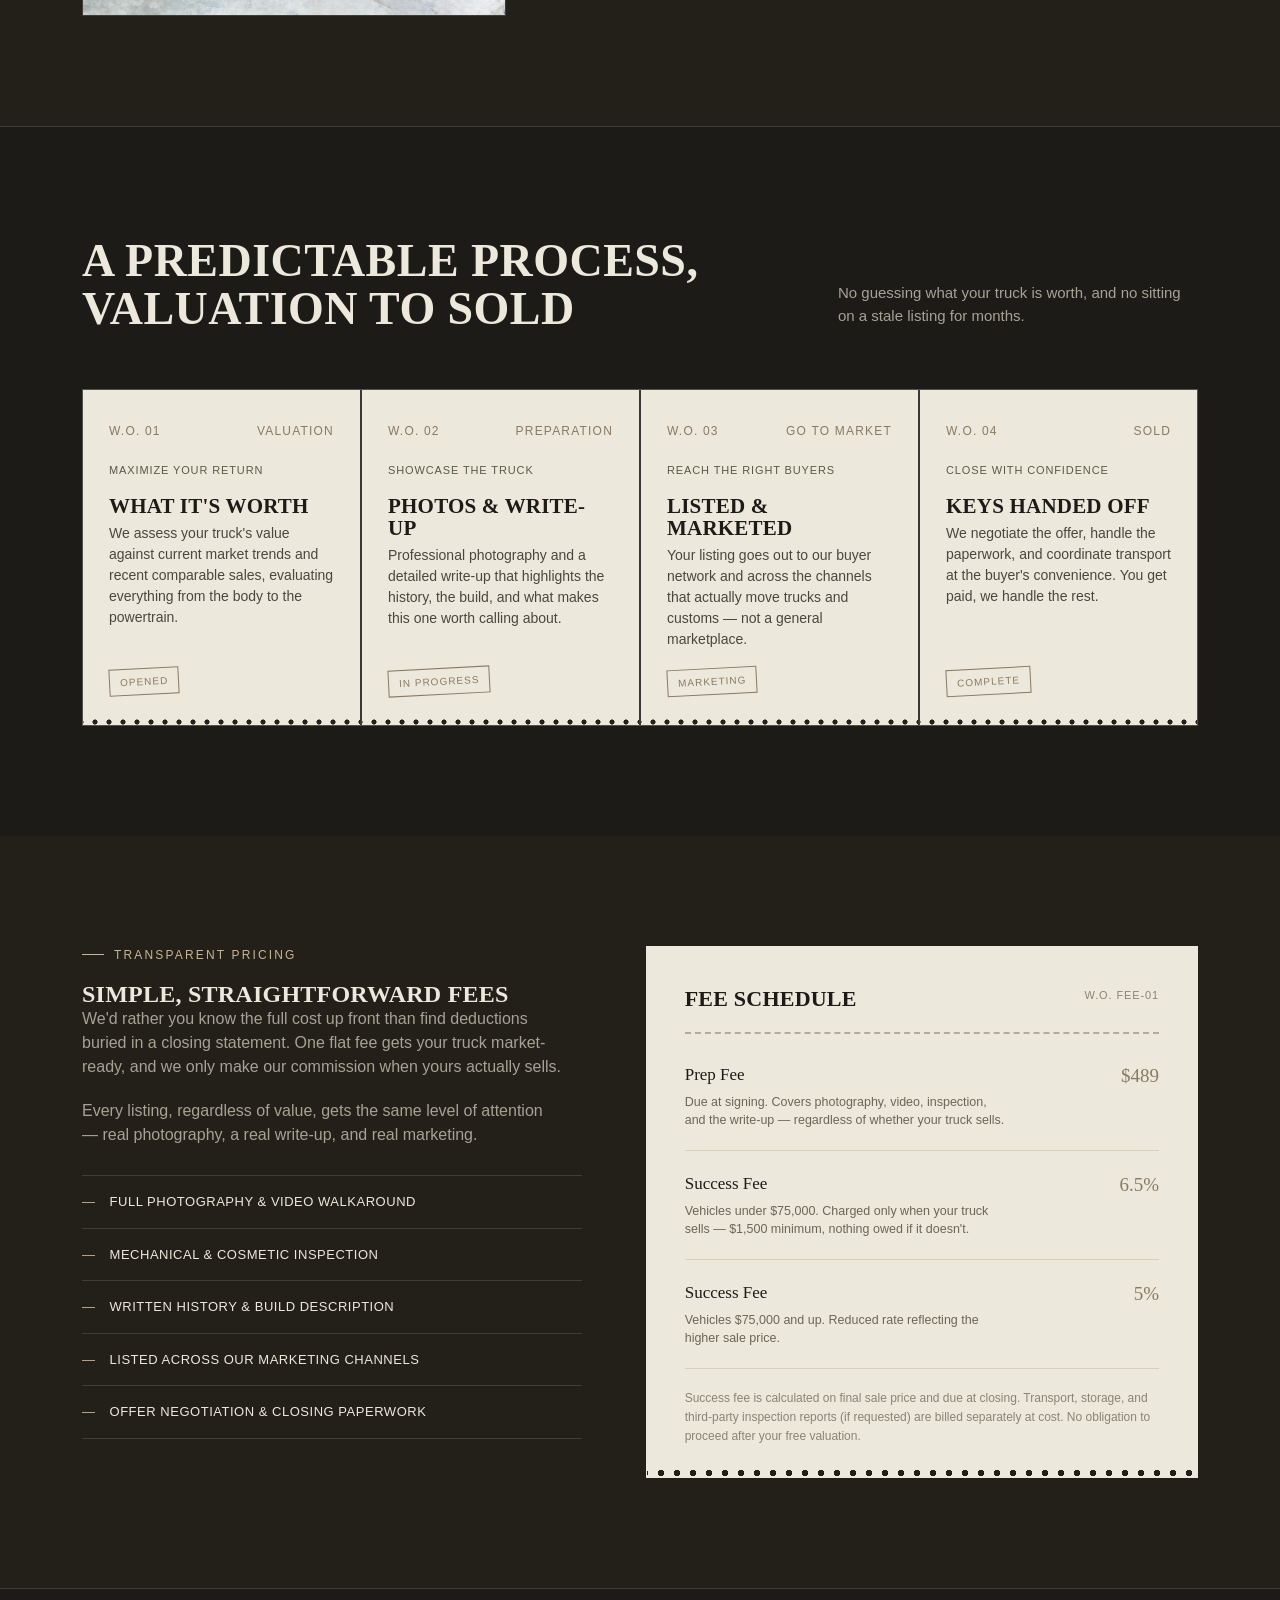
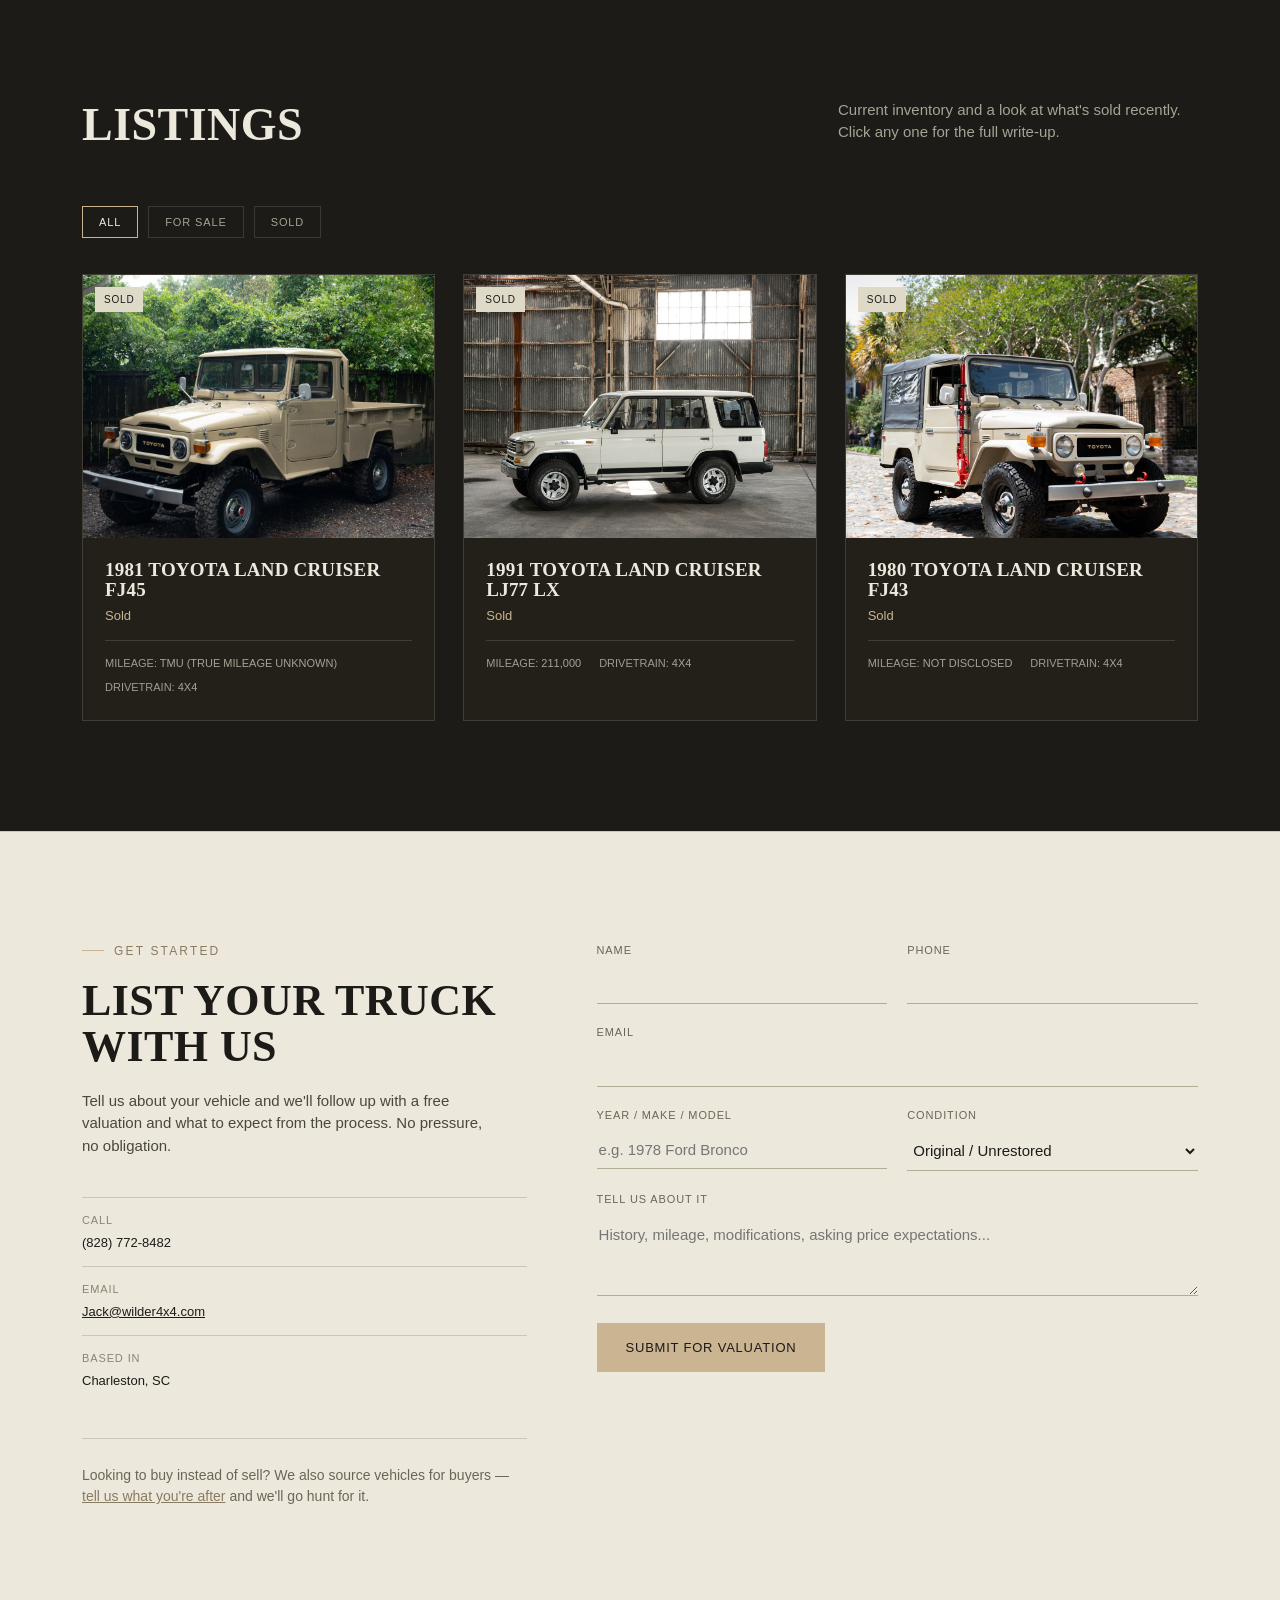
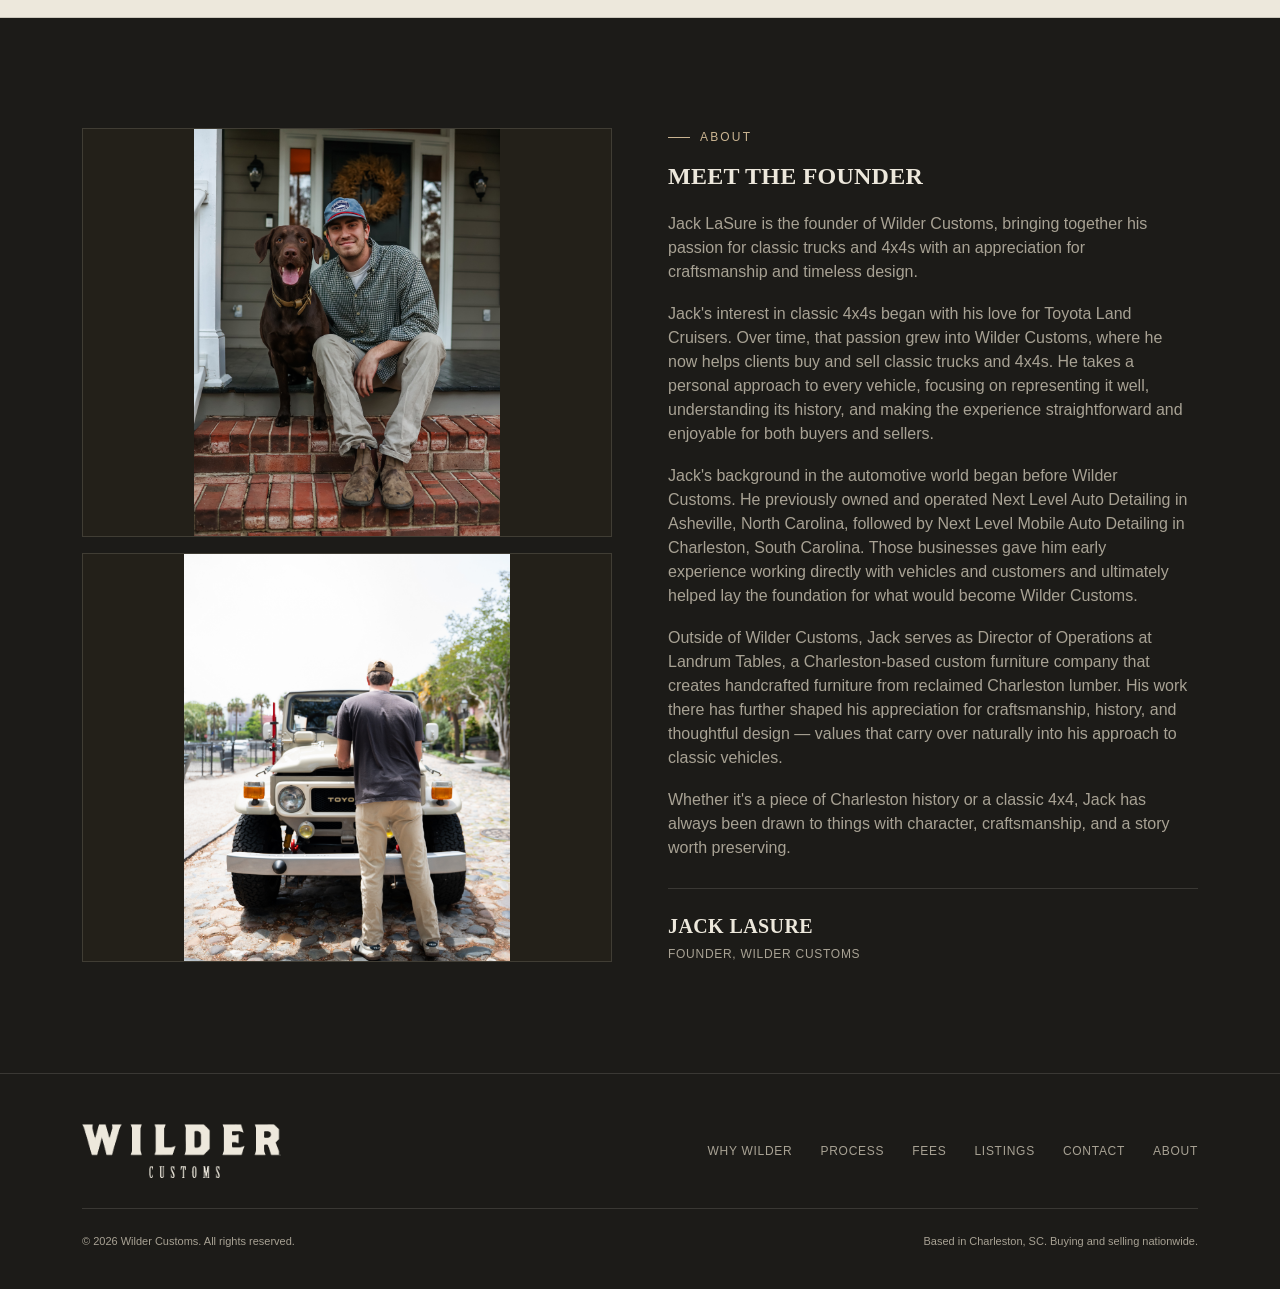
==== commit cdd487e2: "Shrink About photos to match the height of the bio text column Pure CSS grid-stretch hit a circular " ====
--- a/index.html
+++ b/index.html
@@ -206,11 +206,11 @@
 
 <section class="about" id="about">
   <div class="wrap about-grid">
-    <div class="about-photos reveal">
+    <div class="about-photos reveal" id="about-photos">
       <div class="about-photo about-photo-main"><img id="about-photo-1" src="" alt=""></div>
       <div class="about-photo about-photo-secondary"><img id="about-photo-2" src="" alt=""></div>
     </div>
-    <div class="reveal">
+    <div class="reveal" id="about-copy">
       <div class="eyebrow">About</div>
       <h2>Meet The Founder</h2>
       <div id="about-bio" class="about-bio"></div>
--- a/css/style.css
+++ b/css/style.css
@@ -240,16 +240,17 @@
 
   /* ===== ABOUT ===== */
   .about{border-bottom:1px solid var(--line);}
-  .about-grid{display:grid; grid-template-columns:0.9fr 1.1fr; gap:56px; align-items:start;}
-  .about-photos{display:grid; grid-template-columns:1fr 1fr; gap:16px;}
-  .about-photo{border:1px solid var(--line); overflow:hidden; aspect-ratio:4/5; background:var(--bg-alt);}
-  .about-photo img{width:100%; height:100%; object-fit:cover; display:block;}
-  .about-photo-secondary{margin-top:44px;}
+  .about-grid{display:grid; grid-template-columns:1fr 1fr; gap:56px; align-items:start;}
+  .about-photos{display:flex; flex-direction:column; gap:16px;}
+  .about-photo{border:1px solid var(--line); overflow:hidden; background:var(--bg-alt); flex:1; min-height:0; display:flex; align-items:center; justify-content:center;}
+  .about-photo img{max-width:100%; max-height:100%; width:auto; height:auto; object-fit:contain; display:block;}
+  @media (min-width:861px){ .about-photos{height:var(--about-photos-h, auto);} }
+  .about-bio{margin-top:22px;}
   .about-bio p{color:var(--ink-dim); font-size:16px; margin-bottom:18px; max-width:520px;}
   .about-signature{margin-top:28px; padding-top:22px; border-top:1px solid var(--line);}
   .about-name{font-family:'Fraunces', serif; font-weight:600; font-size:20px; color:var(--paper); text-transform:uppercase; letter-spacing:0.02em;}
   .about-title{font-family:'Work Sans', sans-serif; font-size:12px; color:var(--ink-dim); text-transform:uppercase; letter-spacing:0.06em; margin-top:4px;}
-  @media (max-width:860px){ .about-grid{grid-template-columns:1fr;} .about-photo-secondary{margin-top:16px;} }
+  @media (max-width:860px){ .about-grid{grid-template-columns:1fr;} }
 
   footer{padding:50px 0 40px;}
   .footer-grid{display:flex; justify-content:space-between; align-items:center; flex-wrap:wrap; gap:20px; padding-bottom:30px; border-bottom:1px solid var(--line);}
